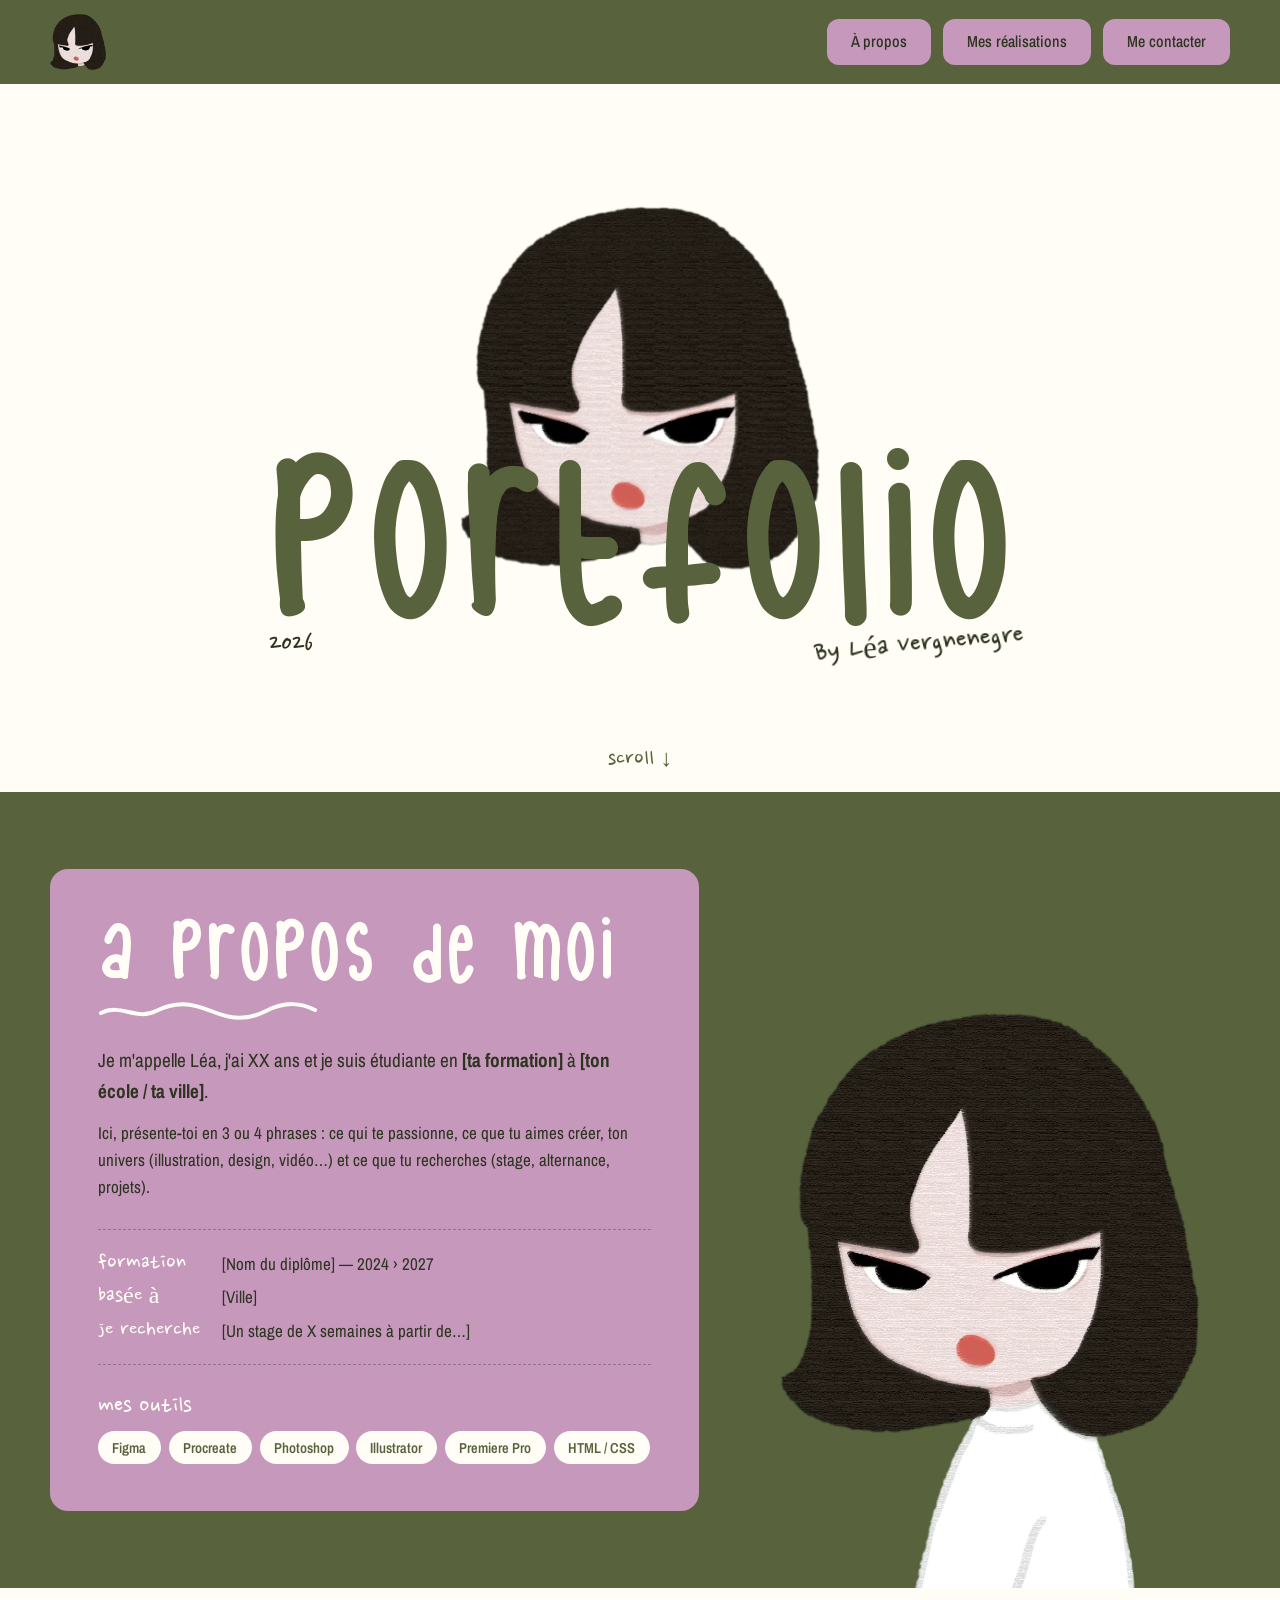
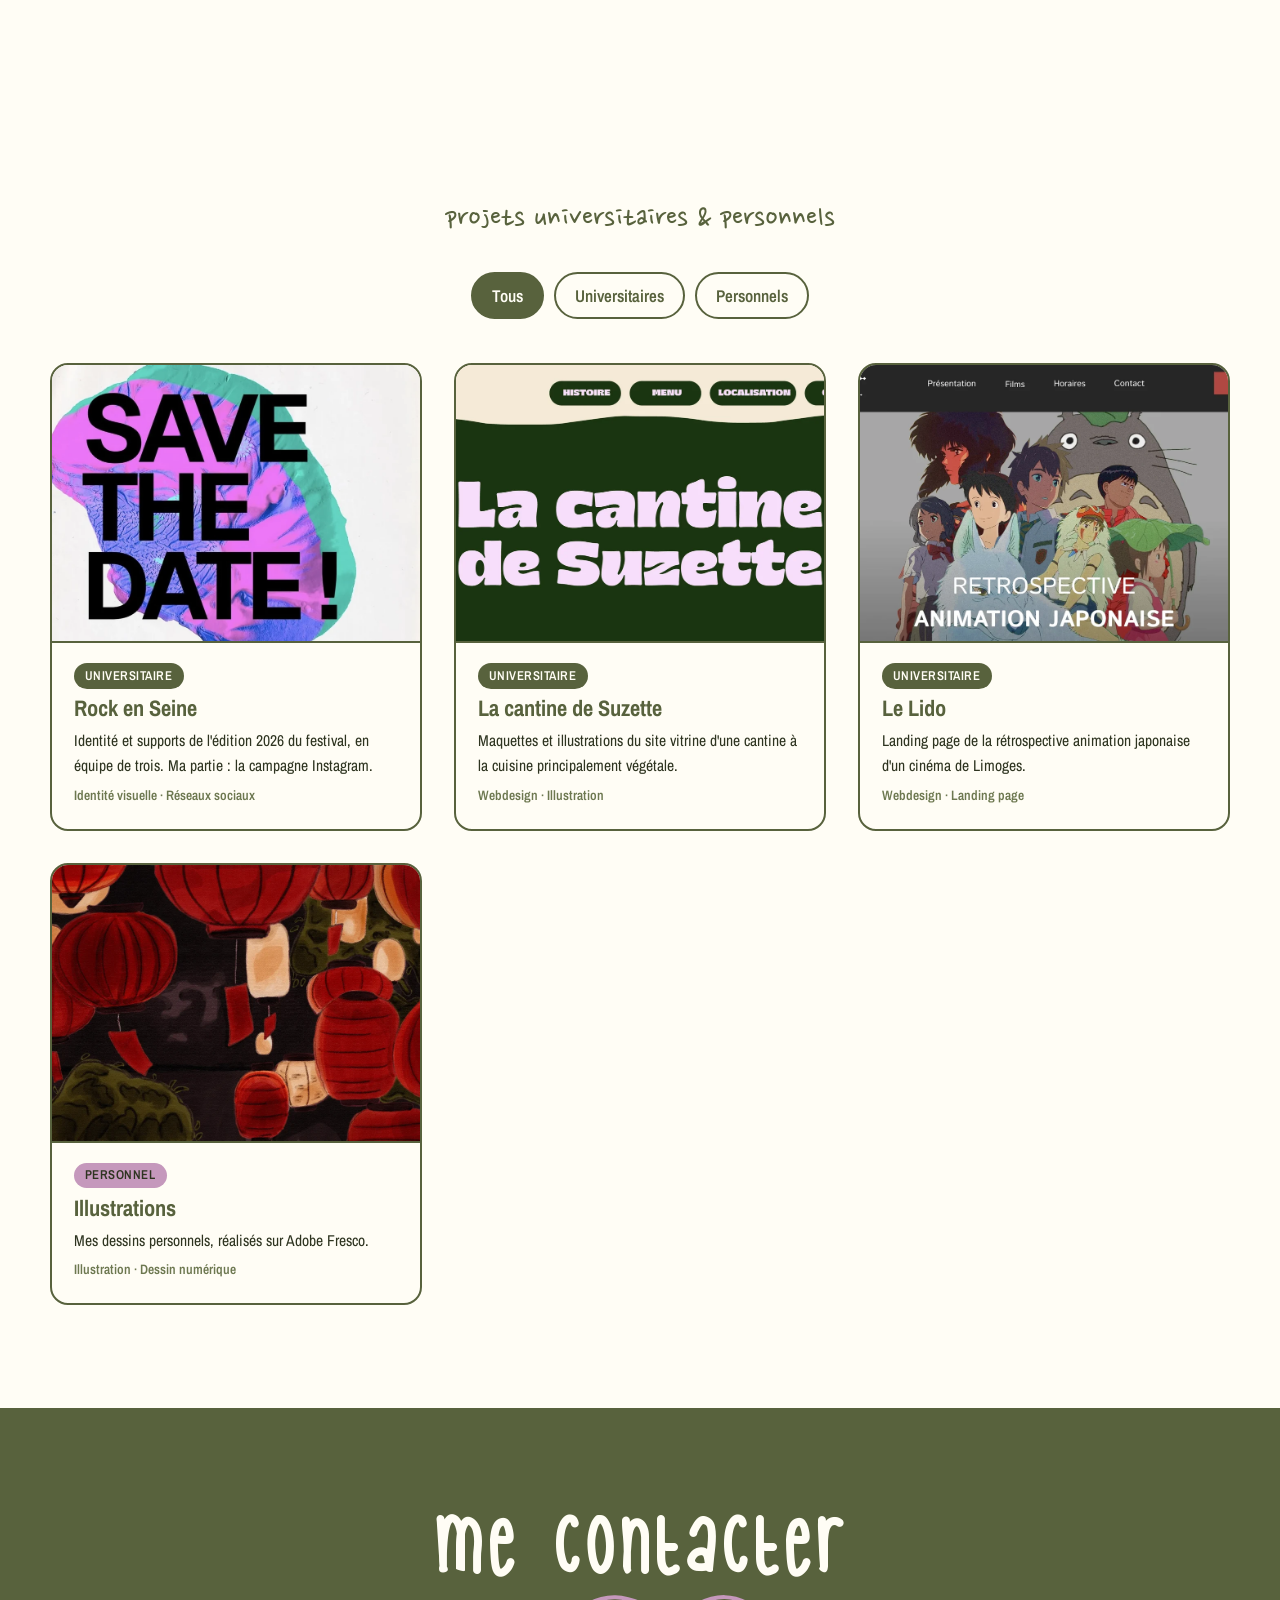
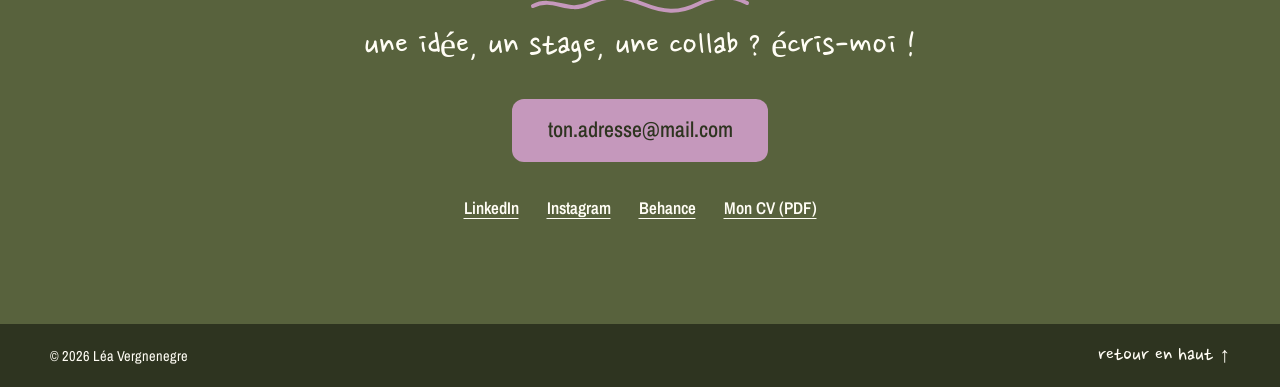
==== index.html @ 636ef769 "Galerie : ajouter cinq dessins Fresco et une nouvelle vignette Lanternes, mont Fuji, raisins, carpes" ====
<!DOCTYPE html>
<html lang="fr">
<head>
  <meta charset="UTF-8" />
  <meta name="viewport" content="width=device-width, initial-scale=1.0" />
  <title>Portfolio — Léa Vergnenegre</title>
  <meta name="description" content="Portfolio de Léa Vergnenegre : projets universitaires et personnels." />
  <link rel="icon" href="assets/img/avatar/favicon.png" />
  <link rel="preconnect" href="https://fonts.googleapis.com" />
  <link rel="preconnect" href="https://fonts.gstatic.com" crossorigin />
  <link href="https://fonts.googleapis.com/css2?family=Archivo+Narrow:wght@400;500;600;700&family=Nanum+Pen+Script&display=swap" rel="stylesheet" />
  <link rel="stylesheet" href="assets/css/style.css" />
  <script>document.documentElement.classList.add("js");</script>
</head>
<body>

  <a class="skip-link" href="#contenu">Aller au contenu</a>

  <!-- ===================== EN-TÊTE ===================== -->
  <header class="header">
    <div class="header__inner">
      <a href="#accueil" class="header__logo" aria-label="Retour à l'accueil">
        <img src="assets/img/avatar/avatar-tete.webp" alt="" width="56" height="57" />
      </a>

      <button class="header__burger" aria-expanded="false" aria-controls="menu" aria-label="Ouvrir le menu">
        <span></span><span></span>
      </button>

      <nav class="nav" id="menu" aria-label="Navigation principale">
        <a href="#a-propos" class="btn btn--lilas">À propos</a>
        <a href="#realisations" class="btn btn--lilas">Mes réalisations</a>
        <a href="#contact" class="btn btn--lilas">Me contacter</a>
      </nav>
    </div>
  </header>

  <main id="contenu">

    <!-- ===================== 1. ACCUEIL ===================== -->
    <section id="accueil" class="hero">
      <div class="hero__inner">
        <img class="hero__avatar" src="assets/img/avatar/avatar-tete.webp" alt="Autoportrait illustré de Léa" width="800" height="809" />
        <div class="hero__title-wrap">
          <h1 class="hero__title">Portfolio</h1>
          <span class="hero__year hand">2026</span>
          <span class="hero__by hand">By Léa Vergnenegre</span>
        </div>
      </div>
      <a href="#a-propos" class="hero__scroll hand" aria-label="Descendre vers la section à propos">scroll ↓</a>
    </section>

    <!-- ===================== 2. À PROPOS ===================== -->
    <section id="a-propos" class="about">
      <div class="container about__inner">
        <div class="about__card" data-reveal="left">
          <h2 class="title title--light">a propos de moi</h2>
          <svg class="squiggle" viewBox="0 0 220 20" aria-hidden="true" focusable="false"><path d="M3 12 C 23 2, 38 20, 58 10 S 93 2, 113 10 S 148 20, 168 10 S 203 2, 217 9" pathLength="1" /></svg>

          <p class="about__intro" data-reveal="up">
            Je m'appelle Léa, j'ai XX ans et je suis étudiante en <strong>[ta formation]</strong>
            à <strong>[ton école / ta ville]</strong>.
          </p>
          <p data-reveal="up">
            Ici, présente-toi en 3 ou 4 phrases : ce qui te passionne, ce que tu aimes créer,
            ton univers (illustration, design, vidéo…) et ce que tu recherches
            (stage, alternance, projets).
          </p>

          <ul class="about__facts" data-reveal="up">
            <li><span class="hand">formation</span> [Nom du diplôme] — 2024 › 2027</li>
            <li><span class="hand">basée à</span> [Ville]</li>
            <li><span class="hand">je recherche</span> [Un stage de X semaines à partir de…]</li>
          </ul>

          <div class="about__tools" data-reveal="up">
            <h3 class="hand">mes outils</h3>
            <ul class="tags">
              <li>Figma</li>
              <li>Procreate</li>
              <li>Photoshop</li>
              <li>Illustrator</li>
              <li>Premiere Pro</li>
              <li>HTML / CSS</li>
            </ul>
          </div>
        </div>

        <img class="about__avatar" data-reveal="rise" src="assets/img/avatar/avatar-buste.webp" alt="" width="800" height="1251" />
      </div>
    </section>

    <!-- ===================== 3. MES RÉALISATIONS ===================== -->
    <section id="realisations" class="works">
      <div class="container">
        <h2 class="title" data-reveal="up">mes realisations</h2>
        <svg class="squiggle" viewBox="0 0 220 20" aria-hidden="true" focusable="false"><path d="M3 12 C 23 2, 38 20, 58 10 S 93 2, 113 10 S 148 20, 168 10 S 203 2, 217 9" pathLength="1" /></svg>
        <p class="works__sub hand" data-reveal="up">projets universitaires &amp; personnels</p>

        <div class="filters" data-reveal="up" role="group" aria-label="Filtrer les projets">
          <button class="filter is-active" data-filter="tous" aria-pressed="true">Tous</button>
          <button class="filter" data-filter="universitaire" aria-pressed="false">Universitaires</button>
          <button class="filter" data-filter="personnel" aria-pressed="false">Personnels</button>
        </div>

        <!--
          Une carte = un projet. Pour en ajouter un : dupliquer un <article class="card">,
          changer data-category ("universitaire" ou "personnel"), l'image, le titre et le lien.
        -->
        <div class="grid">

          <article class="card" data-reveal="up" data-category="universitaire">
            <a href="projets/rock-en-seine.html" class="card__link">
              <div class="card__thumb">
                <img src="assets/img/projets/rock-en-seine/vignette.webp" alt="Visuel « Save the date » de la campagne Rock en Seine" width="900" height="675" loading="lazy" />
              </div>
              <div class="card__body">
                <span class="card__tag">Universitaire</span>
                <h3 class="card__title">Rock en Seine</h3>
                <p class="card__desc">Identité et supports de l'édition 2026 du festival, en équipe de trois. Ma partie : la campagne Instagram.</p>
                <span class="card__meta">Identité visuelle · Réseaux sociaux</span>
              </div>
            </a>
          </article>

          <article class="card" data-reveal="up" data-category="universitaire">
            <a href="projets/cantine-suzette.html" class="card__link">
              <div class="card__thumb">
                <img src="assets/img/projets/cantine-suzette/vignette.webp" alt="Accueil du site de La cantine de Suzette" width="900" height="675" loading="lazy" />
              </div>
              <div class="card__body">
                <span class="card__tag">Universitaire</span>
                <h3 class="card__title">La cantine de Suzette</h3>
                <p class="card__desc">Maquettes et illustrations du site vitrine d'une cantine à la cuisine principalement végétale.</p>
                <span class="card__meta">Webdesign · Illustration</span>
              </div>
            </a>
          </article>

          <article class="card" data-reveal="up" data-category="universitaire">
            <a href="projets/lido.html" class="card__link">
              <div class="card__thumb">
                <img src="assets/img/projets/lido/vignette.webp" alt="En-tête de la landing page Rétrospective animation japonaise du cinéma Lido" width="900" height="675" loading="lazy" />
              </div>
              <div class="card__body">
                <span class="card__tag">Universitaire</span>
                <h3 class="card__title">Le Lido</h3>
                <p class="card__desc">Landing page de la rétrospective animation japonaise d'un cinéma de Limoges.</p>
                <span class="card__meta">Webdesign · Landing page</span>
              </div>
            </a>
          </article>

          <article class="card" data-reveal="up" data-category="personnel">
            <a href="projets/illustrations.html" class="card__link">
              <div class="card__thumb">
                <img src="assets/img/projets/illustrations/vignette.webp" alt="Lanternes rouges suspendues dans la nuit, dessinées sur Adobe Fresco" width="900" height="675" loading="lazy" />
              </div>
              <div class="card__body">
                <span class="card__tag card__tag--perso">Personnel</span>
                <h3 class="card__title">Illustrations</h3>
                <p class="card__desc">Mes dessins personnels, réalisés sur Adobe Fresco.</p>
                <span class="card__meta">Illustration · Dessin numérique</span>
              </div>
            </a>
          </article>

        </div>
      </div>
    </section>

    <!-- ===================== 4. CONTACT ===================== -->
    <section id="contact" class="contact">
      <div class="container contact__inner">
        <h2 class="title title--light" data-reveal="up">me contacter</h2>
        <svg class="squiggle" viewBox="0 0 220 20" aria-hidden="true" focusable="false"><path d="M3 12 C 23 2, 38 20, 58 10 S 93 2, 113 10 S 148 20, 168 10 S 203 2, 217 9" pathLength="1" /></svg>
        <p class="contact__lead hand" data-reveal="up">une idée, un stage, une collab ? écris-moi !</p>

        <a href="mailto:ton.adresse@mail.com" class="btn btn--lilas btn--big" data-reveal="scale">ton.adresse@mail.com</a>

        <ul class="contact__links" data-reveal="up">
          <li><a href="#" target="_blank" rel="noopener">LinkedIn</a></li>
          <li><a href="#" target="_blank" rel="noopener">Instagram</a></li>
          <li><a href="#" target="_blank" rel="noopener">Behance</a></li>
          <li><a href="assets/cv-lea-vergnenegre.pdf" target="_blank" rel="noopener">Mon CV (PDF)</a></li>
        </ul>
      </div>
    </section>

  </main>

  <footer class="footer">
    <div class="container footer__inner">
      <span>© 2026 Léa Vergnenegre</span>
      <a href="#accueil" class="hand">retour en haut ↑</a>
    </div>
  </footer>

  <script src="assets/js/main.js"></script>
</body>
</html>
---- assets/css/style.css ----
/* ==========================================================================
   Portfolio Léa Vergnenegre
   Sommaire :
   1. Polices & variables
   2. Base
   3. Composants (boutons, titres, tags)
   4. En-tête
   5. Accueil
   6. À propos
   7. Réalisations
   8. Contact & pied de page
   9. Page projet
   10. Responsive
   11. Animations
   ========================================================================== */

/* 1. POLICES & VARIABLES ---------------------------------------------------
   Internet Friends est hébergée dans assets/fonts/. Elle n'a pas de lettres
   accentuées : les titres s'écrivent donc sans accents (« mes realisations »). */
@font-face {
  font-family: "Internet Friends";
  src: url("../fonts/internet-friends.woff2") format("woff2"),
       url("../fonts/internet-friends.ttf") format("truetype");
  font-display: swap;
}

:root {
  --lilas: #C598BC;
  --ivoire: #FFFDF5;
  --olive: #58623D;

  /* nuances dérivées, pour garder un texte lisible */
  --olive-fonce: #2E3420;   /* texte sur lilas / ivoire */
  --olive-clair: #6D7850;   /* survols */
  --lilas-pale: #EEDFEA;    /* fonds de vignettes */

  --font-titre: "Internet Friends", "Archivo Narrow", sans-serif;
  --font-manuscrite: "Nanum Pen Script", cursive;
  --font-texte: "Archivo Narrow", Arial, sans-serif;

  --radius: 18px;
  --container: 1180px;
  --header-h: 84px;

  --ease: cubic-bezier(0.16, 1, 0.3, 1);
  --ease-rebond: cubic-bezier(0.34, 1.56, 0.64, 1);
}

/* 2. BASE ------------------------------------------------------------------ */
*,
*::before,
*::after {
  box-sizing: border-box;
  margin: 0;
  padding: 0;
}

html {
  scroll-behavior: smooth;
  scroll-padding-top: var(--header-h);
}

body {
  background: var(--ivoire);
  color: var(--olive-fonce);
  font-family: var(--font-texte);
  font-size: 1.0625rem;
  line-height: 1.6;
  -webkit-font-smoothing: antialiased;
}

img {
  display: block;
  max-width: 100%;
  height: auto;
}

a {
  color: inherit;
}

ul {
  list-style: none;
}

button {
  font: inherit;
  cursor: pointer;
}

:focus-visible {
  outline: 3px solid var(--lilas);
  outline-offset: 3px;
}

.container {
  width: min(100% - 2.5rem, var(--container));
  margin-inline: auto;
}

.skip-link {
  position: absolute;
  left: 1rem;
  top: -100px;
  z-index: 100;
  padding: 0.6rem 1rem;
  background: var(--ivoire);
  border-radius: 8px;
}

.skip-link:focus {
  top: 1rem;
}

/* 3. COMPOSANTS ------------------------------------------------------------ */
.hand {
  font-family: var(--font-manuscrite);
  font-weight: 400;
  line-height: 1.1;
}

.title {
  font-family: var(--font-titre);
  font-weight: 400;
  font-size: clamp(2.6rem, 7vw, 4.75rem);
  line-height: 1;
  color: var(--olive);
  text-transform: lowercase;
  text-align: center;
}

.title--light {
  color: var(--ivoire);
}

.btn {
  display: inline-flex;
  align-items: center;
  justify-content: center;
  min-height: 46px;
  padding: 0.6rem 1.5rem;
  border-radius: 12px;
  font-family: var(--font-texte);
  font-weight: 500;
  font-size: 1rem;
  text-decoration: none;
  transition: background-color 0.2s ease, transform 0.2s ease;
}

.btn--lilas {
  background: var(--lilas);
  color: var(--olive-fonce);
}

.btn--lilas:hover {
  background: var(--ivoire);
  transform: translateY(-2px);
}

.btn--big {
  min-height: 60px;
  padding: 0.9rem 2.2rem;
  font-size: clamp(1.05rem, 2.4vw, 1.35rem);
}

.tags {
  display: flex;
  flex-wrap: wrap;
  gap: 0.5rem;
}

.tags li {
  padding: 0.3rem 0.9rem;
  border-radius: 999px;
  background: var(--ivoire);
  color: var(--olive);
  font-weight: 600;
  font-size: 0.9rem;
}

.tags--outline li {
  border: 2px solid var(--olive);
  background: transparent;
}

/* 4. EN-TÊTE --------------------------------------------------------------- */
.header {
  position: sticky;
  top: 0;
  z-index: 50;
  background: var(--olive);
  transition: box-shadow 0.3s ease;
}

.header.is-scrolled {
  box-shadow: 0 8px 24px rgba(46, 52, 32, 0.18);
}

.header__inner {
  display: flex;
  align-items: center;
  justify-content: space-between;
  gap: 1rem;
  height: var(--header-h);
  width: min(100% - 2.5rem, var(--container));
  margin-inline: auto;
}

.header__logo img {
  width: 56px;
  height: 56px;
  object-fit: contain;
  transition: rotate 0.5s var(--ease-rebond);
}

.header__logo:hover img {
  rotate: -12deg;
}

.nav {
  display: flex;
  gap: 0.75rem;
}

.header__burger {
  display: none;
}

/* 5. ACCUEIL --------------------------------------------------------------- */
.hero {
  position: relative;
  display: grid;
  place-items: center;
  min-height: calc(88vh - var(--header-h));
  padding: 3rem 1.25rem 4.5rem;
  overflow: hidden;
}

.hero__inner {
  display: flex;
  flex-direction: column;
  align-items: center;
}

.hero__avatar {
  width: clamp(190px, 30vw, 360px);
}

.hero__title-wrap {
  position: relative;
  /* le titre vient chevaucher le bas du visage, comme sur la maquette */
  margin-top: clamp(-7rem, -9vw, -3.5rem);
}

.hero__title {
  font-family: var(--font-titre);
  font-weight: 400;
  font-size: clamp(5rem, 17vw, 13rem);
  line-height: 0.9;
  color: var(--olive);
  text-transform: lowercase;
}

.hero__year,
.hero__by {
  position: absolute;
  bottom: -1rem;
  font-size: clamp(1.3rem, 2.4vw, 2rem);
  color: var(--olive-fonce);
}

.hero__year {
  left: 0.25rem;
}

.hero__by {
  right: -0.5rem;
  transform: rotate(-5deg);
}

/* 6. À PROPOS -------------------------------------------------------------- */
.about {
  background: var(--olive);
  padding-top: clamp(3rem, 6vw, 5rem);
  overflow: hidden;
}

.about__inner {
  display: grid;
  grid-template-columns: 1.15fr 0.85fr;
  align-items: end;
  gap: clamp(1.5rem, 4vw, 4rem);
}

.about__card {
  align-self: start;
  margin-bottom: clamp(3rem, 6vw, 5rem);
  padding: clamp(1.75rem, 4vw, 3rem);
  border-radius: var(--radius);
  background: var(--lilas);
}

.about__card .title {
  text-align: left;
}

.about__card .squiggle {
  margin: 0.5rem 0 1.5rem;
  color: var(--ivoire);
}

.about__card p + p {
  margin-top: 0.8rem;
}

.about__intro {
  font-size: 1.2rem;
}

.about__facts {
  display: grid;
  gap: 0.4rem;
  margin-block: 1.75rem;
  padding-block: 1.25rem;
  border-block: 1.5px dashed rgba(46, 52, 32, 0.35);
}

.about__facts .hand {
  display: inline-block;
  min-width: 7.5rem;
  font-size: 1.5rem;
  color: var(--ivoire);
}

.about__tools h3 {
  margin-bottom: 0.6rem;
  font-size: 1.6rem;
  color: var(--ivoire);
}

/* le buste est posé sur le bas de la section (marge négative = de la réserve
   pour qu'il puisse se pencher sans décoller du bord) */
.about__avatar {
  justify-self: center;
  width: min(100%, 420px);
  margin-bottom: -24px;
  transform-origin: 50% 100%;
}

/* 7. RÉALISATIONS ---------------------------------------------------------- */
.works {
  padding-block: clamp(4rem, 8vw, 6.5rem);
}

.works__sub {
  margin-top: 0.4rem;
  text-align: center;
  font-size: clamp(1.5rem, 3vw, 2rem);
  color: var(--olive);
}

.filters {
  display: flex;
  flex-wrap: wrap;
  justify-content: center;
  gap: 0.6rem;
  margin: 2.25rem 0 2.75rem;
}

.filter {
  padding: 0.5rem 1.2rem;
  border: 2px solid var(--olive);
  border-radius: 999px;
  background: transparent;
  color: var(--olive);
  font-weight: 600;
  transition: background-color 0.2s ease, color 0.2s ease;
}

.filter:hover {
  background: var(--lilas-pale);
}

.filter.is-active {
  background: var(--olive);
  color: var(--ivoire);
}

.grid {
  display: grid;
  grid-template-columns: repeat(3, 1fr);
  gap: clamp(1.25rem, 2.5vw, 2rem);
}

.card[hidden] {
  display: none;
}

.card__link {
  display: flex;
  flex-direction: column;
  height: 100%;
  overflow: hidden;
  border: 2px solid var(--olive);
  border-radius: var(--radius);
  background: var(--ivoire);
  text-decoration: none;
  transition: transform 0.25s ease, box-shadow 0.25s ease;
}

.card__link:hover {
  transform: translateY(-4px);
  box-shadow: 6px 6px 0 var(--lilas);
}

.card__thumb {
  display: grid;
  place-items: center;
  aspect-ratio: 4 / 3;
  background: var(--lilas-pale);
  border-bottom: 2px solid var(--olive);
  color: var(--olive);
  font-size: 1.6rem;
}

.card__thumb img {
  width: 100%;
  height: 100%;
  object-fit: cover;
}

.card__body {
  display: flex;
  flex-direction: column;
  flex: 1;
  gap: 0.4rem;
  padding: 1.25rem 1.35rem 1.4rem;
}

.card__tag {
  align-self: flex-start;
  padding: 0.15rem 0.7rem;
  border-radius: 999px;
  background: var(--olive);
  color: var(--ivoire);
  font-size: 0.8rem;
  font-weight: 600;
  text-transform: uppercase;
  letter-spacing: 0.04em;
}

.card__tag--perso {
  background: var(--lilas);
  color: var(--olive-fonce);
}

.card__title {
  font-size: 1.4rem;
  font-weight: 700;
  line-height: 1.2;
  color: var(--olive);
}

.card__desc {
  flex: 1;
  font-size: 0.98rem;
}

.card__meta {
  font-size: 0.85rem;
  font-weight: 600;
  color: var(--olive-clair);
}

/* 8. CONTACT & PIED DE PAGE ----------------------------------------------- */
.contact {
  padding-block: clamp(4rem, 8vw, 6.5rem);
  background: var(--olive);
  color: var(--ivoire);
}

.contact__inner {
  display: flex;
  flex-direction: column;
  align-items: center;
  text-align: center;
}

.contact__lead {
  margin: 0.75rem 0 2rem;
  font-size: clamp(1.6rem, 3.5vw, 2.3rem);
}

.contact__links {
  display: flex;
  flex-wrap: wrap;
  justify-content: center;
  gap: 0.5rem 1.75rem;
  margin-top: 2rem;
}

.contact__links a {
  font-weight: 600;
  text-underline-offset: 4px;
}

.contact__links a:hover {
  color: var(--lilas);
}

.footer {
  padding-block: 1.25rem;
  background: var(--olive-fonce);
  color: var(--ivoire);
  font-size: 0.9rem;
}

.footer__inner {
  display: flex;
  justify-content: space-between;
  align-items: center;
  gap: 1rem;
}

.footer a {
  font-size: 1.35rem;
  text-decoration: none;
}

/* 9. PAGE PROJET ----------------------------------------------------------- */
.project-hero {
  padding-block: clamp(3rem, 7vw, 5.5rem) clamp(2.5rem, 5vw, 4rem);
  text-align: center;
}

.project-hero .back {
  display: inline-block;
  margin-bottom: 1.5rem;
  font-size: 1.5rem;
  color: var(--olive);
  text-decoration: none;
}

.project-hero .card__tag {
  display: inline-block;
  margin-bottom: 1rem;
}

.project-hero__lead {
  max-width: 640px;
  margin: 1.25rem auto 0;
  font-size: 1.2rem;
}

.project-cover {
  aspect-ratio: 16 / 9;
  display: grid;
  place-items: center;
  overflow: hidden;
  border: 2px solid var(--olive);
  border-radius: var(--radius);
  background: var(--lilas-pale);
  color: var(--olive);
  font-size: 2rem;
}

.project-cover img {
  width: 100%;
  height: 100%;
  object-fit: cover;
}

.project-meta {
  display: grid;
  grid-template-columns: repeat(auto-fit, minmax(180px, 1fr));
  gap: 1rem;
  margin-block: 2.5rem;
  padding: 1.5rem;
  border-radius: var(--radius);
  background: var(--olive);
  color: var(--ivoire);
}

.project-meta dt {
  font-family: var(--font-manuscrite);
  font-size: 1.5rem;
  line-height: 1.1;
  color: var(--lilas);
}

.project-meta dd {
  font-weight: 500;
}

.project-body {
  display: grid;
  gap: 2.5rem;
  max-width: 760px;
  margin: 0 auto clamp(3rem, 6vw, 5rem);
}

.project-body p + p {
  margin-top: 0.8rem;
}

.project-body h2 {
  margin-bottom: 0.6rem;
  font-family: var(--font-titre);
  font-weight: 400;
  font-size: clamp(1.9rem, 4vw, 2.6rem);
  line-height: 1;
  color: var(--olive);
  text-transform: lowercase;
}

.project-gallery {
  display: grid;
  grid-template-columns: repeat(2, 1fr);
  gap: 1rem;
  margin-bottom: clamp(3rem, 6vw, 5rem);
}

.project-gallery figure {
  aspect-ratio: 4 / 3;
  display: grid;
  place-items: center;
  overflow: hidden;
  border-radius: var(--radius);
  background: var(--lilas-pale);
  color: var(--olive);
  font-size: 1.5rem;
}

.project-nav {
  display: flex;
  justify-content: space-between;
  gap: 1rem;
  padding-block: 2rem;
  border-top: 2px dashed var(--olive);
  margin-bottom: 3rem;
}

.project-nav a {
  font-weight: 600;
  color: var(--olive);
}

/* Blocs des pages projet ---------------------------------------------------- */
.project-hero__note {
  margin-top: 0.75rem;
  font-size: 0.95rem;
  color: var(--olive-clair);
}

.project-hero__cta {
  margin-top: 1.5rem;
}

.project-h2 {
  margin-bottom: 1rem;
  font-family: var(--font-titre);
  font-weight: 400;
  font-size: clamp(2.2rem, 5vw, 3.2rem);
  line-height: 1;
  color: var(--olive);
  text-transform: lowercase;
}

.project-split {
  display: grid;
  grid-template-columns: 0.9fr 1.1fr;
  align-items: center;
  gap: clamp(2rem, 5vw, 4.5rem);
  margin-block: clamp(3.5rem, 7vw, 6rem);
}

.project-split__text {
  display: grid;
  gap: 1rem;
  min-width: 0;
}

.project-visual img {
  width: min(100%, 440px);
  margin-inline: auto;
  border-radius: var(--radius);
  box-shadow: 10px 10px 0 var(--lilas);
}

.project-visual figcaption {
  margin-top: 1.1rem;
  text-align: center;
  font-family: var(--font-manuscrite);
  font-size: 1.4rem;
  line-height: 1.1;
  color: var(--olive);
}

.project-visual--round img {
  border-radius: 50%;
}

.swatches {
  display: flex;
  flex-wrap: wrap;
  gap: 0.9rem;
  margin-top: 0.5rem;
}

.swatches li {
  display: grid;
  justify-items: center;
  gap: 0.35rem;
  font-family: var(--font-manuscrite);
  font-size: 1.3rem;
  line-height: 1;
  color: var(--olive);
}

.swatches li::before {
  content: "";
  width: 54px;
  height: 54px;
  border-radius: 50%;
  border: 2px solid var(--olive);
  background: var(--c);
}

.project-section {
  margin-bottom: clamp(3rem, 6vw, 5rem);
  text-align: center;
}

.project-section__lead {
  max-width: 620px;
  margin: 0 auto 2.25rem;
}

.steps {
  display: grid;
  grid-template-columns: repeat(4, 1fr);
  gap: 1rem;
  list-style: none;
  counter-reset: step;
  text-align: left;
}

.steps li {
  position: relative;
  display: grid;
  align-content: start;
  gap: 0.35rem;
  padding: 1.4rem 1.25rem 1.5rem;
  border-radius: var(--radius);
  background: var(--olive);
  color: var(--ivoire);
  font-size: 0.98rem;
  counter-increment: step;
}

/* le numéro reflète l'ordre réel de publication */
.steps li::after {
  content: counter(step);
  position: absolute;
  top: 0.9rem;
  right: 1.1rem;
  font-family: var(--font-titre);
  font-size: 2rem;
  line-height: 1;
  color: var(--lilas);
}

.steps__when {
  font-size: 1.45rem;
  color: var(--lilas);
}

.steps strong {
  font-size: 1.25rem;
}

.project-feature {
  max-width: 760px;
  margin: 0 auto clamp(2.5rem, 5vw, 4rem);
}

.project-feature img {
  border-radius: var(--radius);
  border: 2px solid var(--olive);
}

.project-feature figcaption,
.project-gallery--posts figcaption {
  margin-top: 0.6rem;
  text-align: center;
  font-size: 1.5rem;
  color: var(--olive);
}

.project-gallery--posts {
  grid-template-columns: repeat(4, 1fr);
  gap: clamp(0.9rem, 2vw, 1.5rem);
}

.project-gallery--posts figure {
  display: block;
  aspect-ratio: auto;
  overflow: visible;
  background: none;
  border-radius: 0;
}

.project-gallery--posts img {
  width: 100%;
  aspect-ratio: 4 / 5;
  object-fit: cover;
  border-radius: 12px;
  transition: transform 0.35s var(--ease), box-shadow 0.35s var(--ease);
}

.project-gallery--print {
  grid-template-columns: repeat(3, 1fr);
  margin-bottom: 0;
}

.project-gallery--print img {
  aspect-ratio: auto;
  border-radius: 4px;
  box-shadow: 0 12px 30px rgba(46, 52, 32, 0.16);
}

.project-gallery--posts figure:hover img {
  transform: translateY(-6px) rotate(-1.5deg);
  box-shadow: 8px 8px 0 var(--lilas);
}

/* Captures d'écran d'un site, présentées dans une fenêtre de navigateur */
.screens {
  display: grid;
  gap: clamp(2.5rem, 5vw, 4rem);
  max-width: 980px;
  margin: 0 auto clamp(3rem, 6vw, 5rem);
  counter-reset: screen;
  text-align: left;
}

.screen {
  display: grid;
  gap: 1rem;
  counter-increment: screen;
}

.screen__frame {
  overflow: hidden;
  border: 2px solid var(--olive);
  border-radius: var(--radius);
  background: var(--ivoire);
  transition: transform 0.35s var(--ease), box-shadow 0.35s var(--ease);
}

.screen:hover .screen__frame {
  transform: translateY(-4px);
  box-shadow: 8px 8px 0 var(--lilas);
}

.screen__frame img {
  width: 100%;
}

.screen__bar {
  display: flex;
  gap: 6px;
  padding: 0.6rem 0.9rem;
  border-bottom: 2px solid var(--olive);
  background: var(--lilas-pale);
}

.screen__bar span {
  width: 10px;
  height: 10px;
  border-radius: 50%;
  background: var(--olive);
}

.screen figcaption {
  display: grid;
  grid-template-columns: auto 1fr;
  column-gap: 1rem;
  align-items: baseline;
}

/* le numéro suit l'ordre des sections sur le site */
.screen figcaption::before {
  content: counter(screen);
  grid-row: span 2;
  font-family: var(--font-titre);
  font-size: 2.4rem;
  line-height: 1;
  color: var(--lilas);
}

.screen figcaption strong {
  font-size: 1.25rem;
  color: var(--olive);
}

/* Galerie d'illustrations ------------------------------------------------- */
.gallery {
  columns: 3 260px;
  column-gap: 1.25rem;
  margin-bottom: clamp(3rem, 6vw, 5rem);
}

/* tant qu'il n'y a qu'un dessin, il est centré en grand */
.gallery:has(> li:only-child) {
  columns: 1;
  max-width: 560px;
  margin-inline: auto;
}

.gallery li {
  break-inside: avoid;
  margin-bottom: 1.5rem;
}

.gallery__item {
  display: block;
  width: 100%;
  padding: 0;
  overflow: hidden;
  border: 2px solid var(--olive);
  border-radius: var(--radius);
  background: none;
  cursor: zoom-in;
  transition: box-shadow 0.35s var(--ease), transform 0.35s var(--ease);
}

.gallery__item img {
  width: 100%;
  transition: transform 0.6s var(--ease);
}

.gallery__item:hover {
  transform: translateY(-4px) rotate(-1deg);
  box-shadow: 8px 8px 0 var(--lilas);
}

.gallery__item:hover img {
  transform: scale(1.04);
}

.gallery__caption {
  margin-top: 0.5rem;
  text-align: center;
  font-size: 1.4rem;
  color: var(--olive);
}

.lightbox {
  width: 100%;
  max-width: none;
  height: 100%;
  max-height: none;
  margin: 0;
  padding: 1.5rem;
  border: 0;
  background: transparent;
  place-items: center;
}

.lightbox[open] {
  display: grid;
  grid-template-columns: auto 1fr auto;
  align-items: center;
  gap: 1rem;
  animation: lightbox-in 0.45s var(--ease) both;
}

.lightbox::backdrop {
  background: rgba(30, 34, 20, 0.9);
}

@keyframes lightbox-in {
  from {
    opacity: 0;
    transform: scale(0.95);
  }
  to {
    opacity: 1;
    transform: none;
  }
}

.lightbox__figure {
  grid-column: 2;
  display: grid;
  justify-items: center;
  gap: 0.75rem;
  min-width: 0;
}

.lightbox__figure img {
  max-width: 100%;
  max-height: 80vh;
  object-fit: contain;
  border-radius: 12px;
}

.lightbox__figure figcaption {
  font-size: 1.8rem;
  color: var(--ivoire);
}

.lightbox__close,
.lightbox__nav {
  display: grid;
  place-items: center;
  width: 48px;
  height: 48px;
  border: 0;
  border-radius: 50%;
  background: var(--lilas);
  color: var(--olive-fonce);
  font-size: 1.4rem;
  line-height: 1;
  transition: background-color 0.2s ease, transform 0.2s ease;
}

.lightbox__close:hover,
.lightbox__nav:hover {
  background: var(--ivoire);
  transform: scale(1.06);
}

.lightbox__close {
  position: absolute;
  top: 1.25rem;
  right: 1.25rem;
  font-size: 1.8rem;
}

.lightbox__nav[hidden] {
  display: none;
}

.lightbox__nav--prev {
  grid-column: 1;
}

.lightbox__nav--next {
  grid-column: 3;
}

/* 10. RESPONSIVE ----------------------------------------------------------- */
@media (max-width: 960px) {
  .grid {
    grid-template-columns: repeat(2, 1fr);
  }

  .project-meta {
    grid-template-columns: repeat(2, 1fr);
  }

  .steps {
    grid-template-columns: repeat(2, 1fr);
  }

  .project-gallery--posts {
    grid-template-columns: repeat(2, 1fr);
  }

  .project-gallery--print {
    grid-template-columns: repeat(3, 1fr);
  }
}

@media (max-width: 760px) {
  :root {
    --header-h: 70px;
  }

  .header__logo img {
    width: 46px;
    height: 46px;
  }

  /* menu burger */
  .header__burger {
    display: grid;
    gap: 6px;
    place-content: center;
    width: 46px;
    height: 46px;
    border: 0;
    border-radius: 12px;
    background: var(--lilas);
  }

  .header__burger span {
    display: block;
    width: 20px;
    height: 2px;
    background: var(--olive-fonce);
    transition: transform 0.25s ease;
  }

  .header__burger[aria-expanded="true"] span:first-child {
    transform: translateY(4px) rotate(45deg);
  }

  .header__burger[aria-expanded="true"] span:last-child {
    transform: translateY(-4px) rotate(-45deg);
  }

  .nav {
    position: absolute;
    top: var(--header-h);
    left: 0;
    right: 0;
    flex-direction: column;
    padding: 1rem 1.25rem 1.5rem;
    background: var(--olive);
    display: none;
  }

  .nav.is-open {
    display: flex;
  }

  .about__inner {
    grid-template-columns: 1fr;
  }

  .about__card {
    margin-bottom: 0;
  }

  .about__avatar {
    width: min(75%, 320px);
  }

  .about__facts .hand {
    display: block;
    min-width: 0;
  }

  .grid,
  .project-gallery {
    grid-template-columns: 1fr;
  }

  .project-gallery--posts {
    grid-template-columns: repeat(2, 1fr);
  }

  .project-gallery--print {
    grid-template-columns: 1fr;
    max-width: 420px;
    margin-inline: auto;
  }

  .project-split,
  .steps {
    grid-template-columns: 1fr;
  }

  .project-visual img {
    width: min(80%, 320px);
  }

  .hero {
    min-height: 0;
    padding-block: 3.5rem 5rem;
  }

  .hero__avatar {
    width: min(68vw, 300px);
  }

  .hero__title {
    font-size: 24vw;
  }

  .footer__inner {
    flex-direction: column;
  }
}

/* 11. ANIMATIONS -----------------------------------------------------------
   Les états de départ ne s'appliquent que si JavaScript tourne (classe .js
   posée dans le <head>) : sans JS, tout reste visible. */

/* Gribouillis sous les titres, qui se dessine */
.squiggle {
  display: block;
  width: clamp(140px, 18vw, 220px);
  height: auto;
  margin: 0.5rem auto 0;
  overflow: visible;
  color: var(--lilas);
}

.squiggle path {
  fill: none;
  stroke: currentColor;
  stroke-width: 4;
  stroke-linecap: round;
  stroke-dasharray: 1;
  stroke-dashoffset: 0;
}

.js .squiggle path {
  stroke-dashoffset: 1;
  transition: stroke-dashoffset 1.3s var(--ease) calc(var(--delay, 0s) + 0.35s);
}

.js .squiggle.is-visible path {
  stroke-dashoffset: 0;
}

/* Accueil : l'avatar arrive puis se balance doucement */
.js .hero__avatar {
  opacity: 0;
}

.hero.is-ready .hero__avatar {
  transform-origin: 50% 85%;
  animation:
    avatar-in 1.1s var(--ease) both,
    balance 7s ease-in-out 1.1s infinite;
}

@keyframes avatar-in {
  from {
    opacity: 0;
    transform: translateY(50px) scale(0.88);
  }
  to {
    opacity: 1;
    transform: none;
  }
}

@keyframes balance {
  0%, 100% { rotate: 0deg; }
  25% { rotate: 2.5deg; }
  75% { rotate: -2.5deg; }
}

/* « Portfolio » lettre par lettre */
.hero__title .letter {
  display: inline-block;
  transition: translate 0.45s var(--ease-rebond), color 0.3s ease;
}

.js .hero__title .letter {
  opacity: 0;
}

.hero.is-ready .hero__title .letter {
  animation: letter-in 0.85s var(--ease-rebond) both;
  animation-delay: calc(0.45s + var(--i) * 0.075s);
}

@keyframes letter-in {
  from {
    opacity: 0;
    transform: translateY(0.45em) rotate(-12deg) scale(0.6);
  }
  to {
    opacity: 1;
    transform: none;
  }
}

@media (hover: hover) {
  .hero__title .letter:hover {
    translate: 0 -0.12em;
    color: var(--lilas);
  }
}

/* « 2026 » puis la signature qui s'écrit de gauche à droite */
.js .hero__year,
.js .hero__by {
  opacity: 0;
}

.hero.is-ready .hero__year {
  animation: fade-up 0.8s var(--ease) 1.25s both;
}

.hero.is-ready .hero__by {
  animation: write 1.4s ease-in-out 1.35s both;
}

@keyframes fade-up {
  from {
    opacity: 0;
    transform: translateY(14px);
  }
  to {
    opacity: 1;
    transform: none;
  }
}

@keyframes write {
  from {
    opacity: 1;
    clip-path: inset(-30% 100% -30% 0);
  }
  to {
    opacity: 1;
    clip-path: inset(-30% 0 -30% 0);
  }
}

/* Petit « scroll ↓ » en bas de l'accueil */
.hero__scroll {
  position: absolute;
  bottom: 1.25rem;
  left: 50%;
  translate: -50% 0;
  font-size: 1.5rem;
  color: var(--olive);
  text-decoration: none;
}

.js .hero__scroll {
  opacity: 0;
}

.hero.is-ready .hero__scroll {
  animation:
    fade-up 0.8s var(--ease) 2.2s both,
    bob 2.4s ease-in-out 3s infinite;
}

@keyframes bob {
  0%, 100% { transform: translateY(0); }
  50% { transform: translateY(8px); }
}

/* Apparitions au scroll */
.js [data-reveal] {
  opacity: 0;
  transition:
    opacity 0.9s var(--ease) var(--delay, 0s),
    transform 1.1s var(--ease) var(--delay, 0s);
}

.js [data-reveal="up"] { transform: translateY(40px); }
.js [data-reveal="left"] { transform: translateX(-70px); }
.js [data-reveal="right"] { transform: translateX(70px); }
.js [data-reveal="scale"] { transform: scale(0.9); }
.js [data-reveal="rise"] { transform: translateY(35%); }

.js [data-reveal].is-visible {
  opacity: 1;
  transform: none;
}

/* Les outils « poppent » un par un */
.js .about__tools .tags li {
  opacity: 0;
}

.js .about__tools.is-visible .tags li {
  animation: pop 0.55s var(--ease-rebond) both;
  animation-delay: calc(var(--delay, 0s) + 0.35s + var(--i) * 0.07s);
}

@keyframes pop {
  from {
    opacity: 0;
    transform: scale(0.5);
  }
  to {
    opacity: 1;
    transform: none;
  }
}

/* Accessibilité : on coupe le mouvement si l'utilisateur l'a demandé */
@media (prefers-reduced-motion: reduce) {
  html {
    scroll-behavior: auto;
  }

  *,
  *::before,
  *::after {
    animation-duration: 0.01ms !important;
    animation-delay: 0s !important;
    animation-iteration-count: 1 !important;
    transition-duration: 0.01ms !important;
    transition-delay: 0s !important;
  }
}
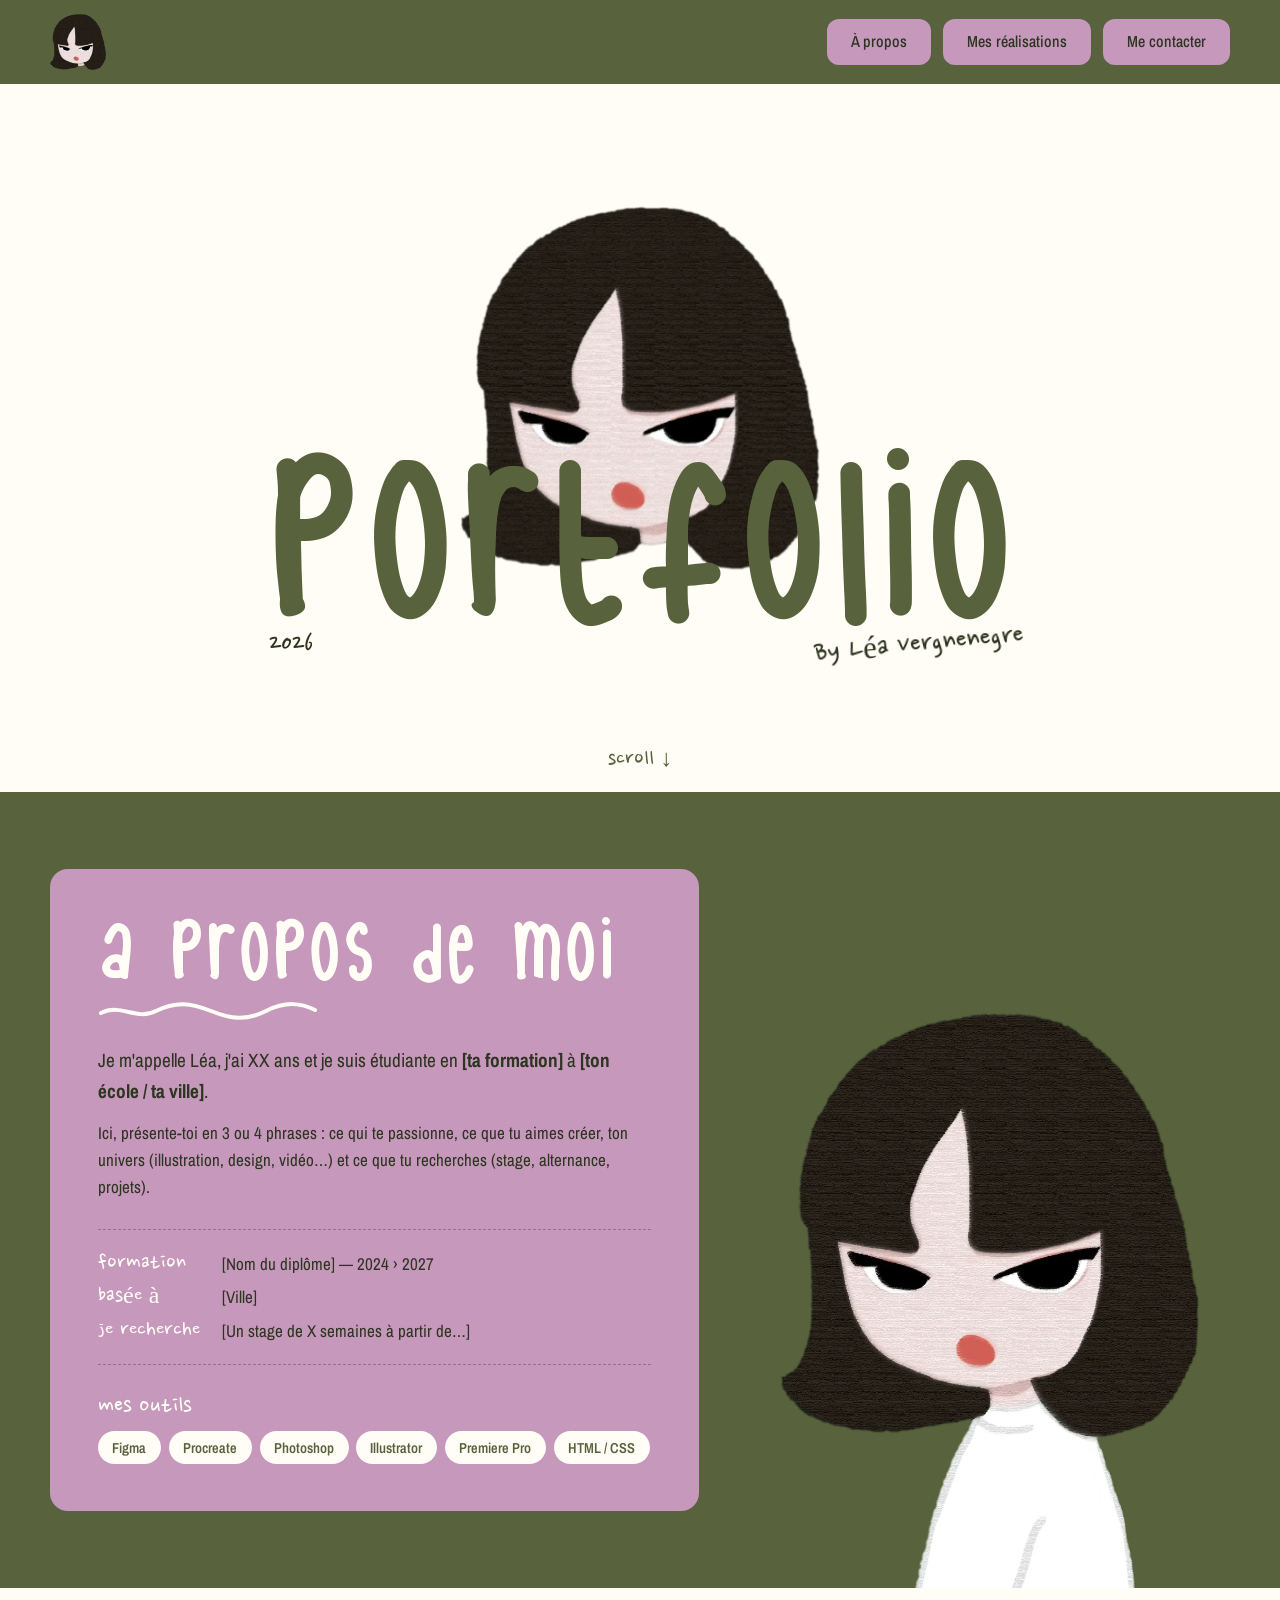
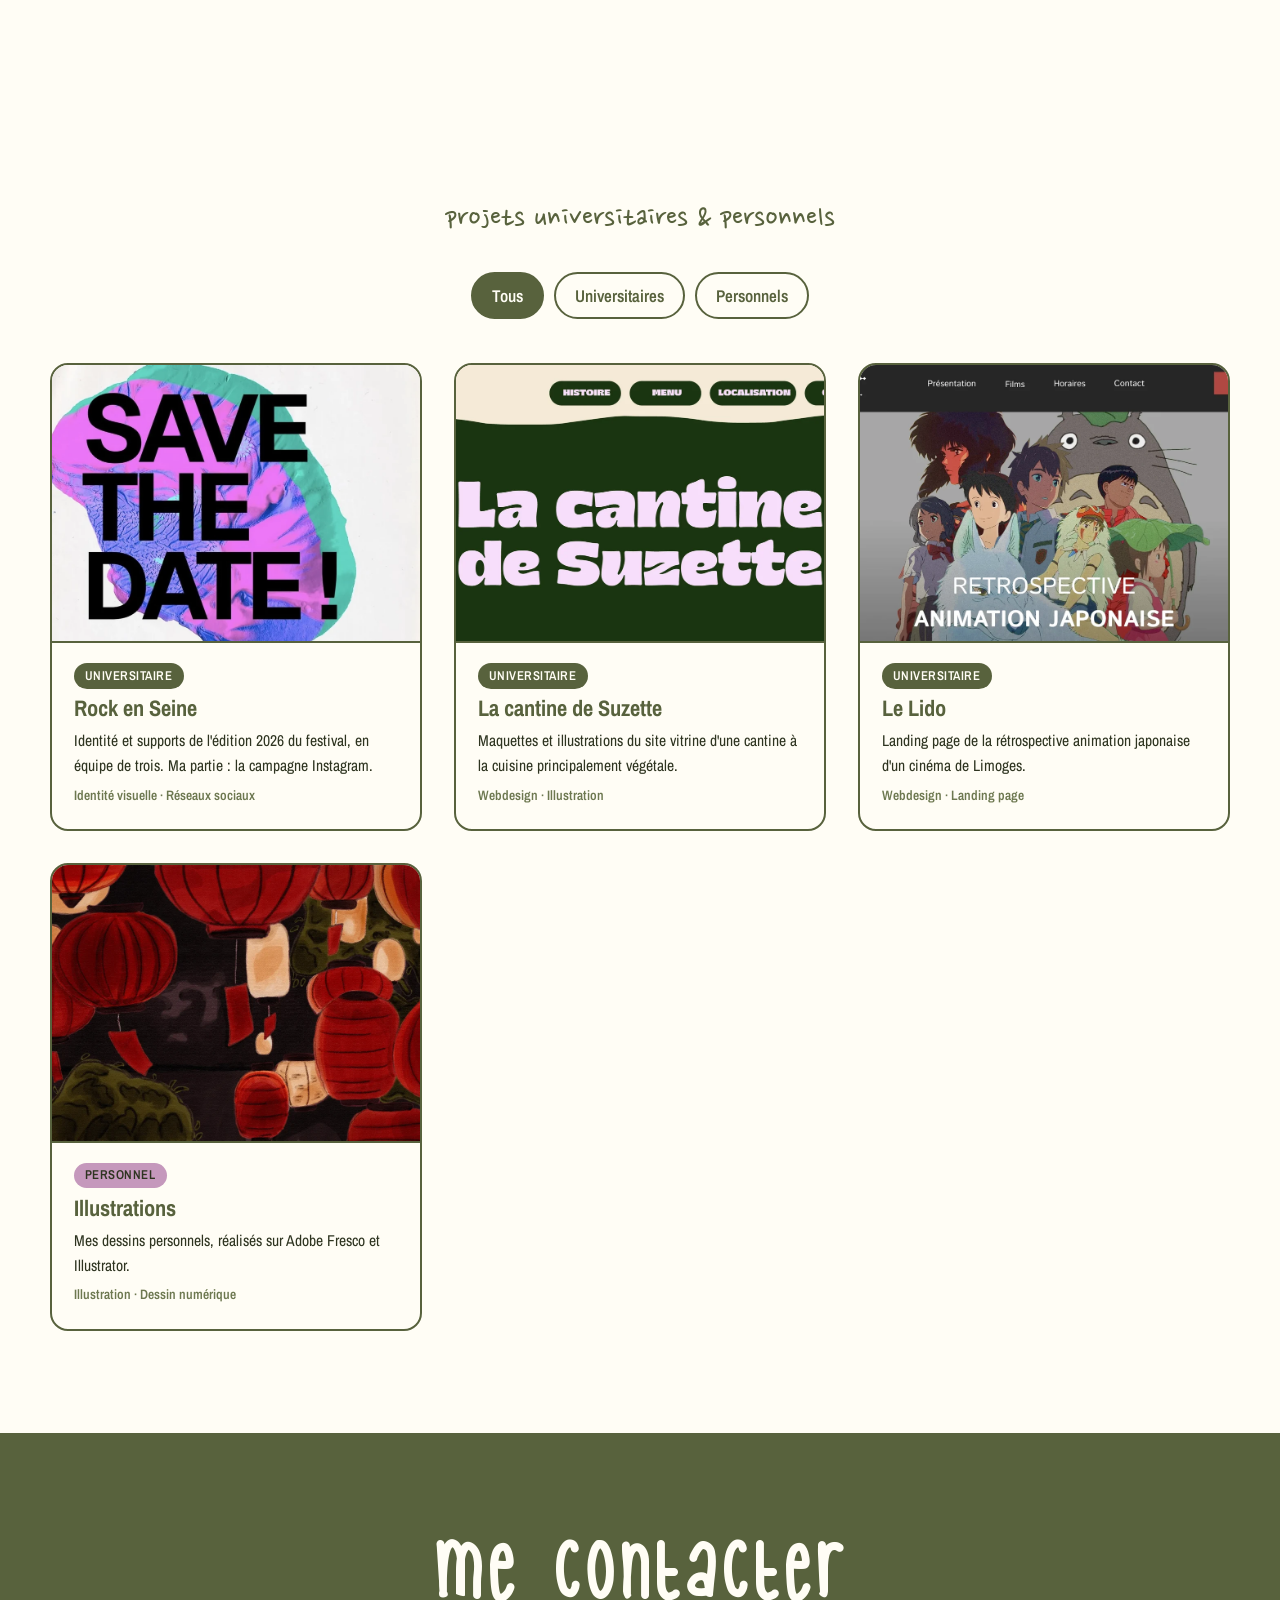
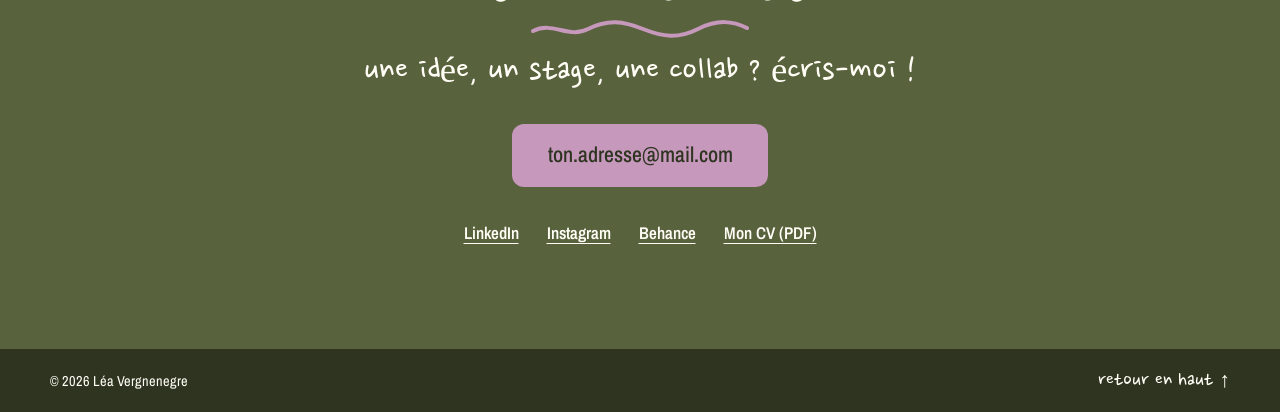
==== commit 3d9ce088: "Galerie : indiquer le logiciel de chaque dessin (Fresco ou Illustrator) Co-Authored-By: Claude Opus " ====
--- a/index.html
+++ b/index.html
@@ -159,7 +159,7 @@
               <div class="card__body">
                 <span class="card__tag card__tag--perso">Personnel</span>
                 <h3 class="card__title">Illustrations</h3>
-                <p class="card__desc">Mes dessins personnels, réalisés sur Adobe Fresco.</p>
+                <p class="card__desc">Mes dessins personnels, réalisés sur Adobe Fresco et Illustrator.</p>
                 <span class="card__meta">Illustration · Dessin numérique</span>
               </div>
             </a>
--- a/assets/css/style.css
+++ b/assets/css/style.css
@@ -950,10 +950,24 @@
 }
 
 .gallery__caption {
+  display: flex;
+  justify-content: center;
+  align-items: baseline;
+  gap: 0.5rem;
   margin-top: 0.5rem;
-  text-align: center;
+  color: var(--olive);
+}
+
+.gallery__caption .hand {
   font-size: 1.4rem;
-  color: var(--olive);
+}
+
+.gallery__tool {
+  font-size: 0.75rem;
+  font-weight: 600;
+  letter-spacing: 0.04em;
+  text-transform: uppercase;
+  color: var(--olive-clair);
 }
 
 .lightbox {
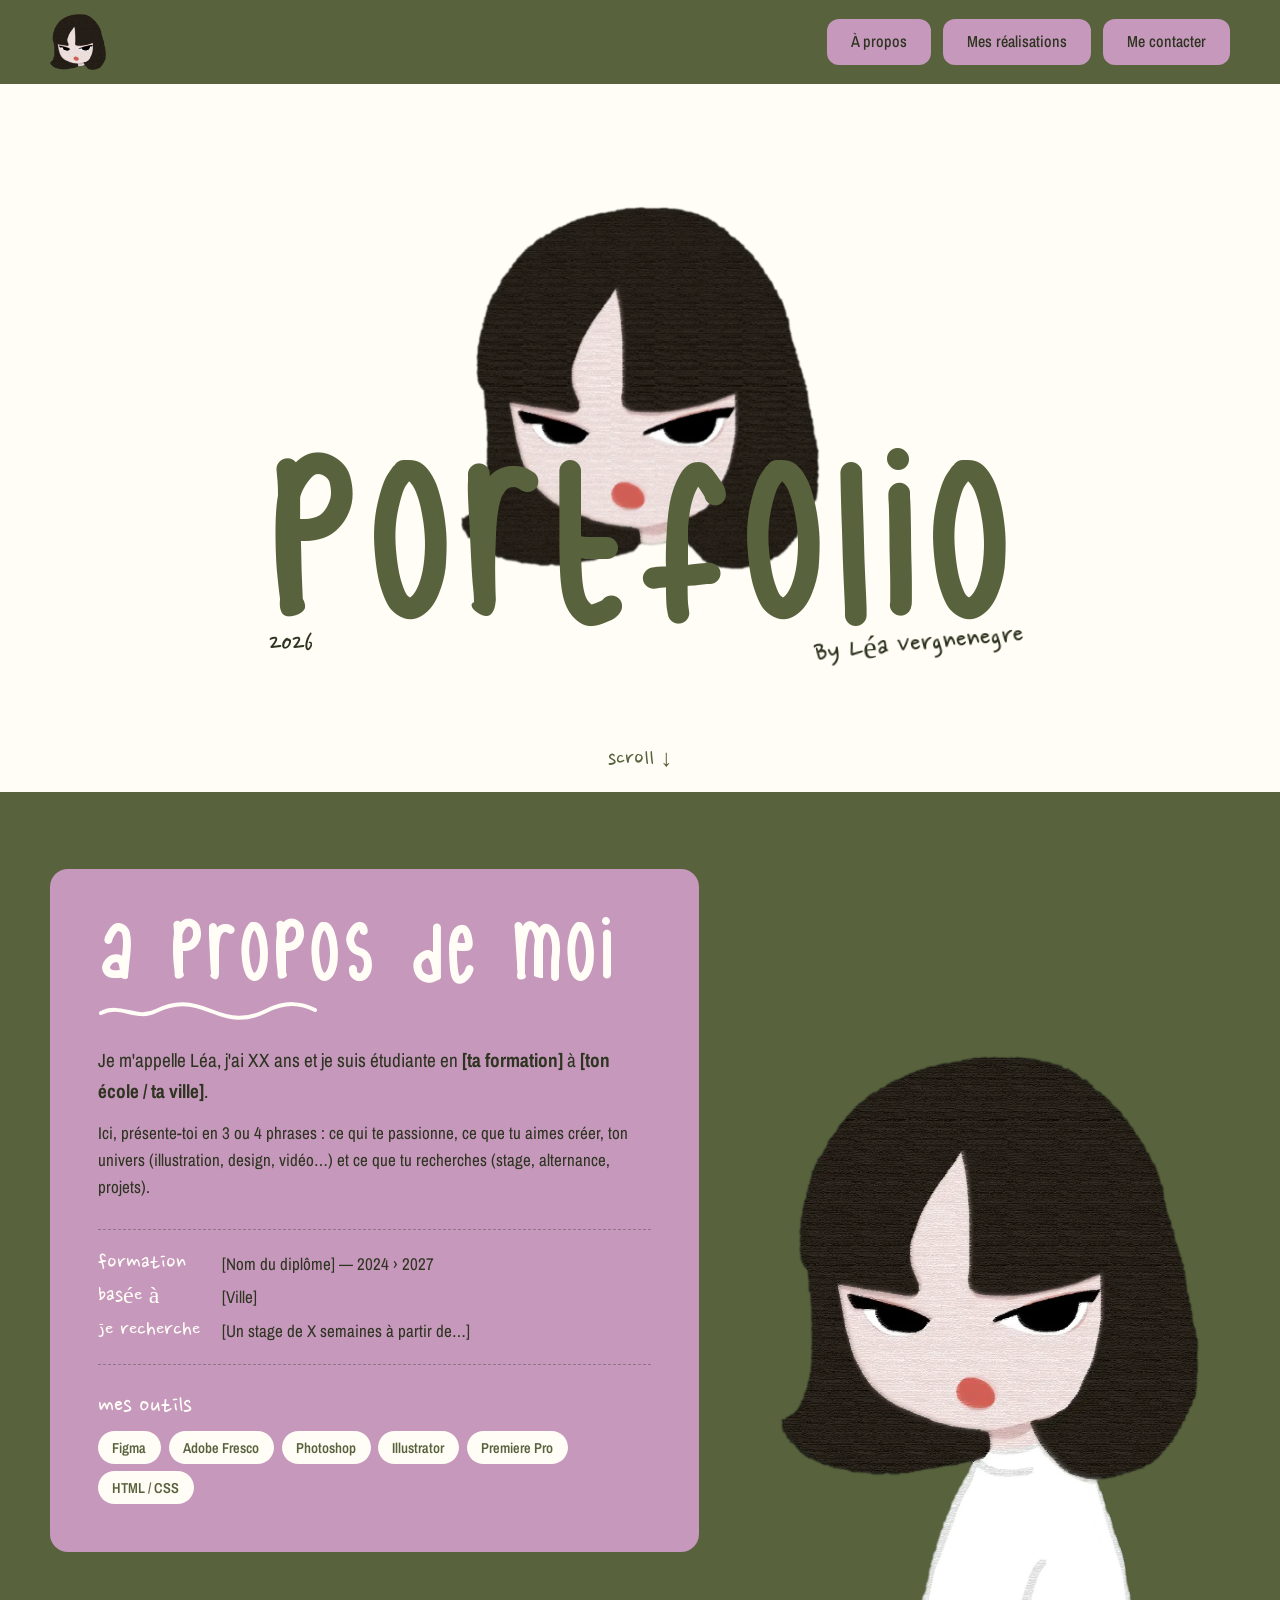
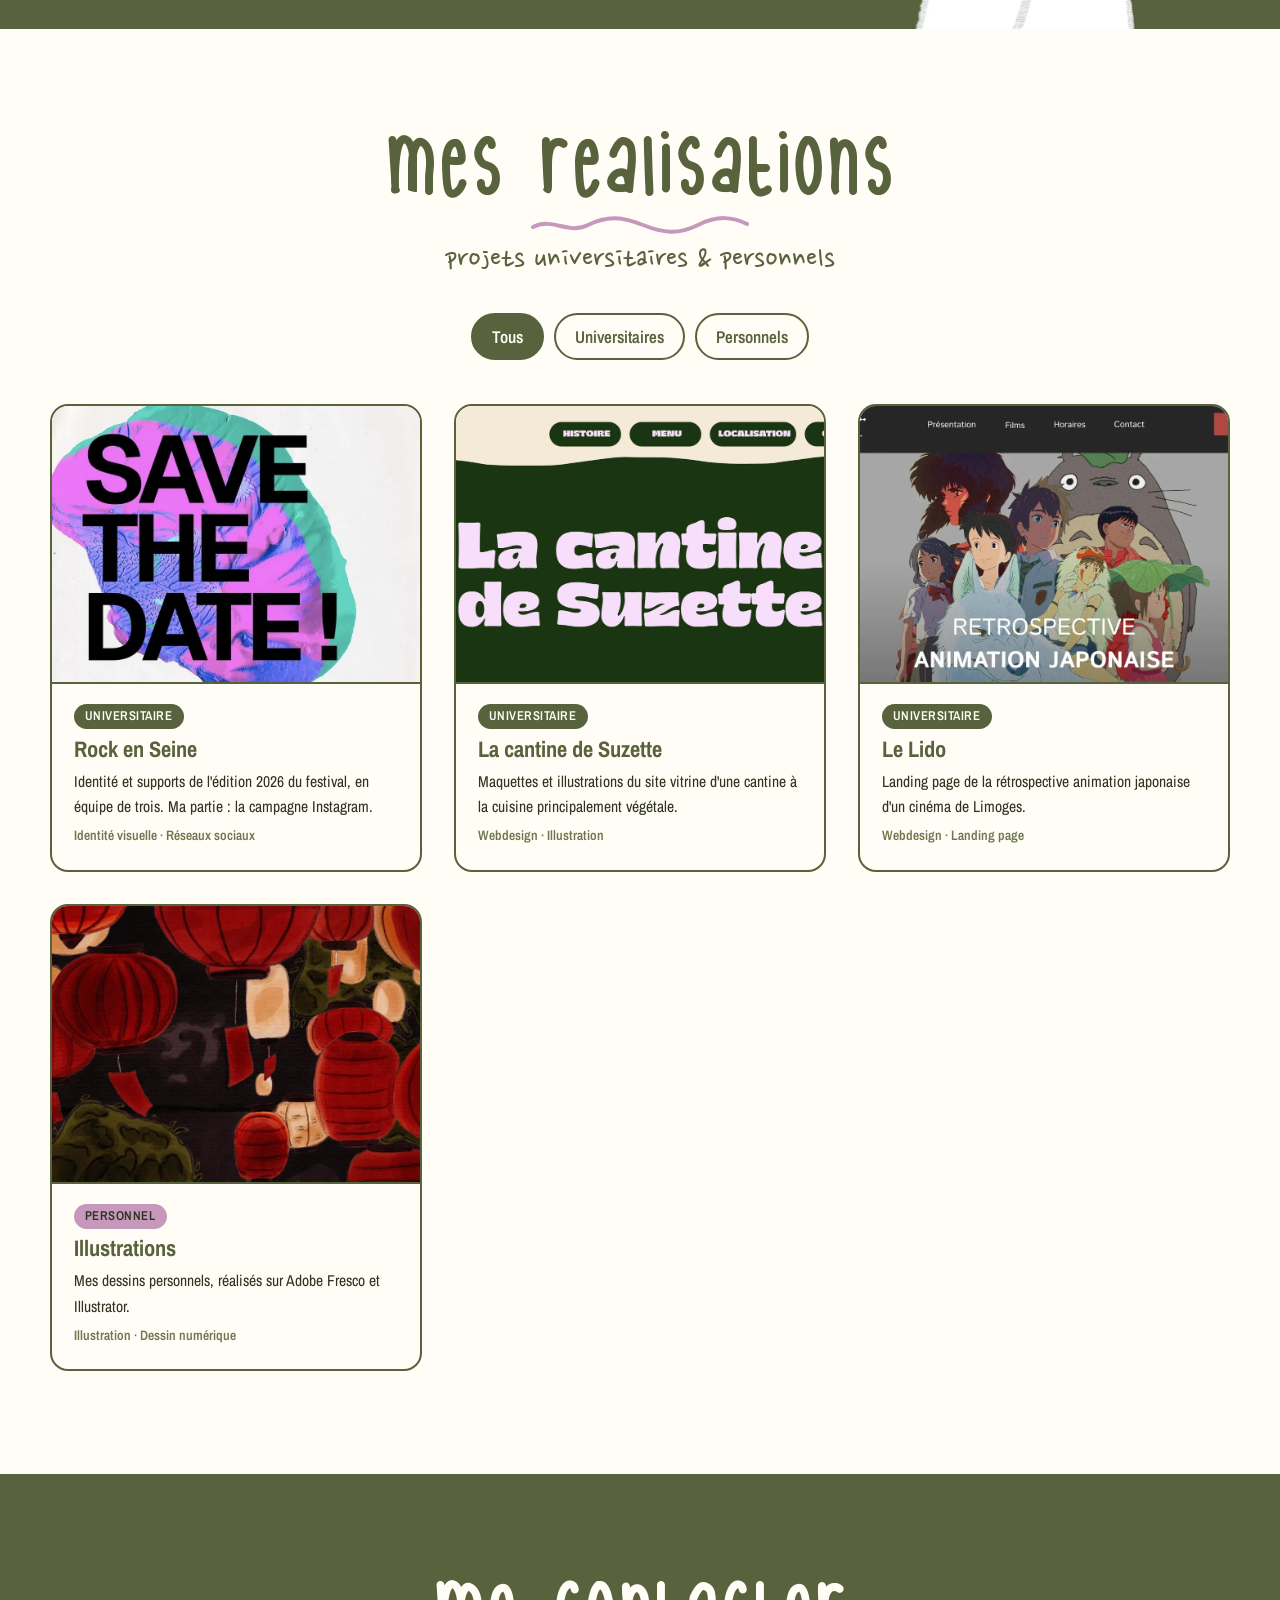
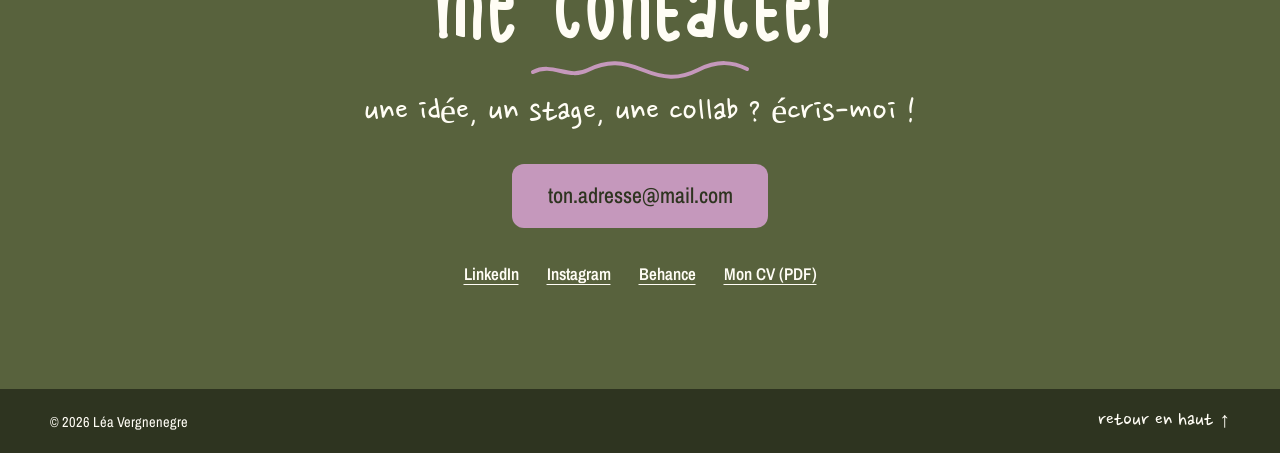
==== commit 46dc17dc: "Outils : remplacer Procreate par Adobe Fresco Co-Authored-By: Claude Opus 5.5 <noreply@anthropic.com" ====
--- a/index.html
+++ b/index.html
@@ -77,7 +77,7 @@
             <h3 class="hand">mes outils</h3>
             <ul class="tags">
               <li>Figma</li>
-              <li>Procreate</li>
+              <li>Adobe Fresco</li>
               <li>Photoshop</li>
               <li>Illustrator</li>
               <li>Premiere Pro</li>
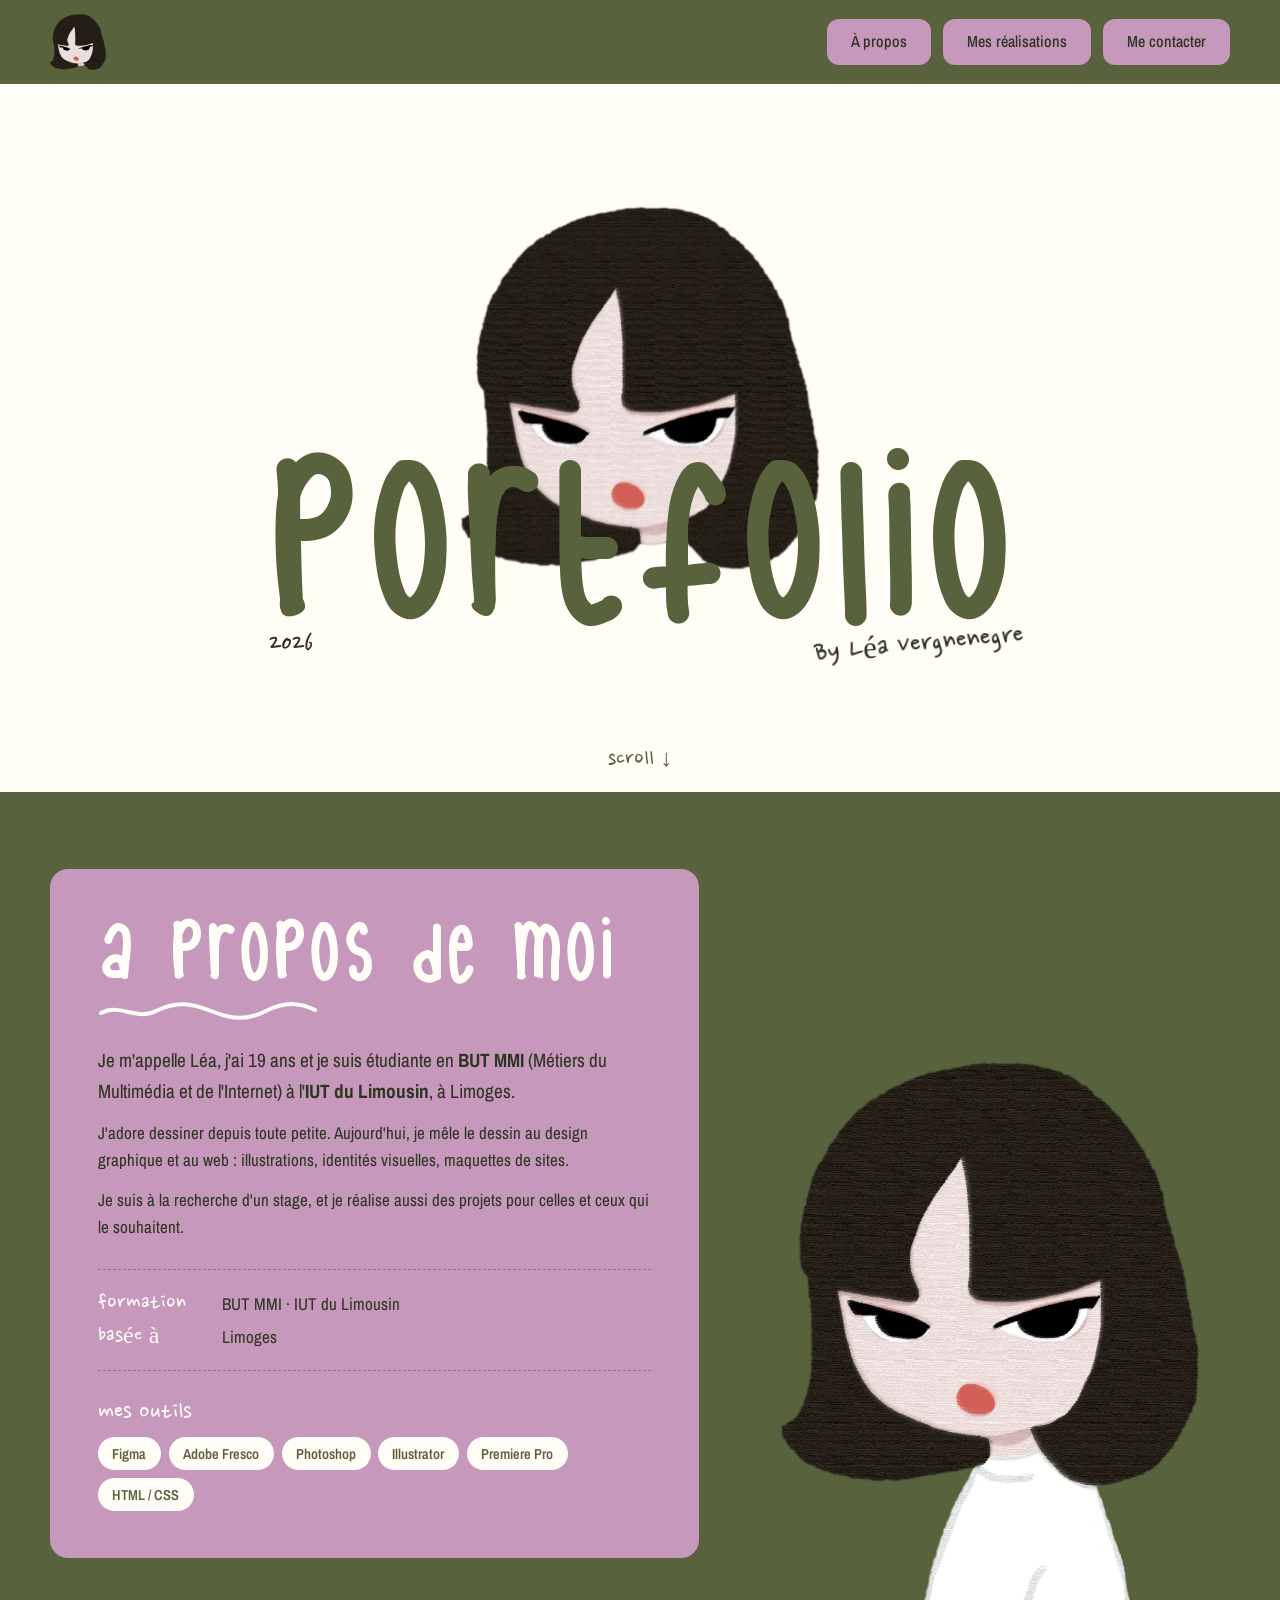
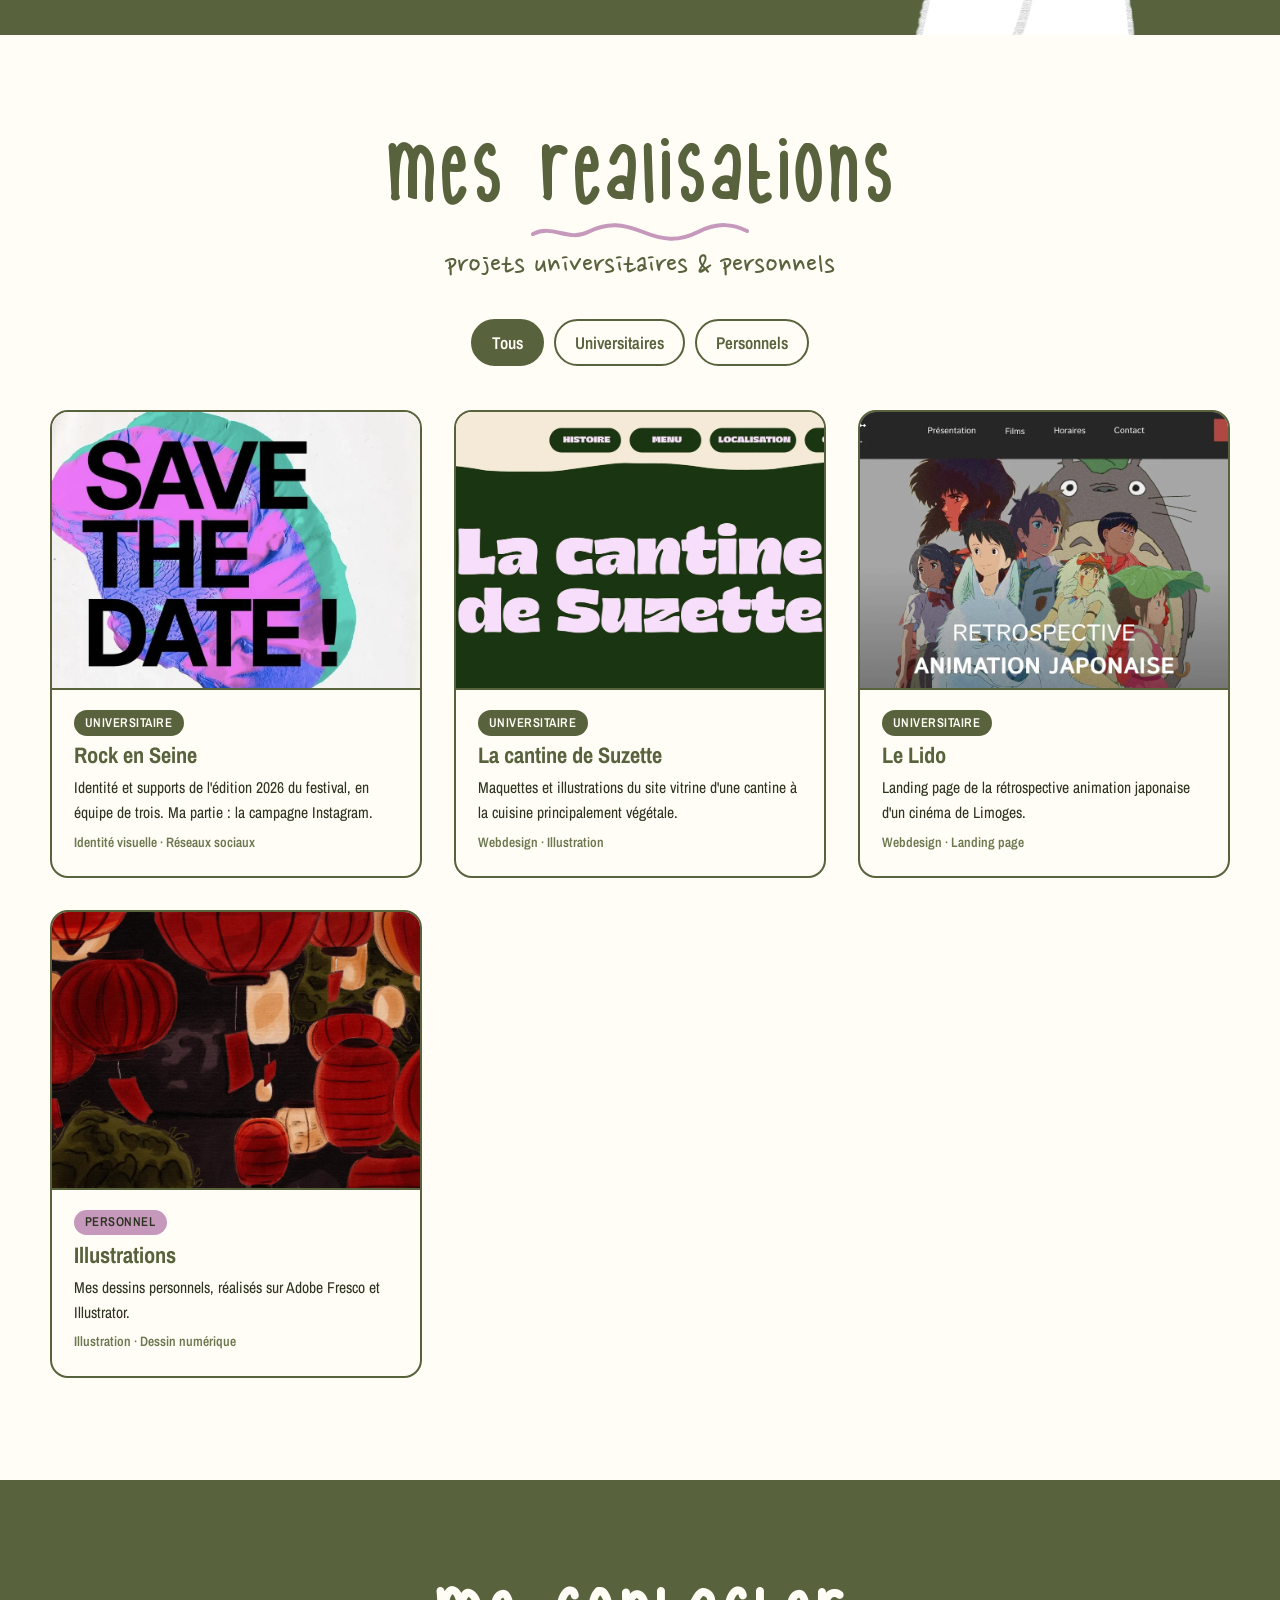
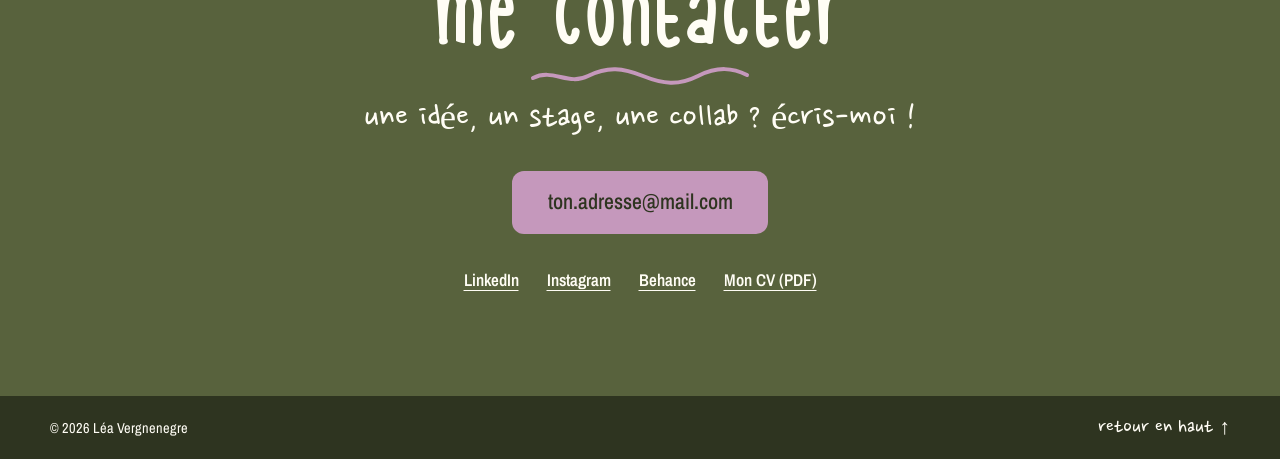
==== commit 545ab07c: "Accueil : remplir la présentation de Léa 19 ans, BUT MMI à l'IUT du Limousin, passion du dessin, rec" ====
--- a/index.html
+++ b/index.html
@@ -4,7 +4,7 @@
   <meta charset="UTF-8" />
   <meta name="viewport" content="width=device-width, initial-scale=1.0" />
   <title>Portfolio — Léa Vergnenegre</title>
-  <meta name="description" content="Portfolio de Léa Vergnenegre : projets universitaires et personnels." />
+  <meta name="description" content="Portfolio de Léa Vergnenegre, étudiante en BUT MMI à Limoges : illustration, identité visuelle et webdesign." />
   <link rel="icon" href="assets/img/avatar/favicon.png" />
   <link rel="preconnect" href="https://fonts.googleapis.com" />
   <link rel="preconnect" href="https://fonts.gstatic.com" crossorigin />
@@ -58,19 +58,21 @@
           <svg class="squiggle" viewBox="0 0 220 20" aria-hidden="true" focusable="false"><path d="M3 12 C 23 2, 38 20, 58 10 S 93 2, 113 10 S 148 20, 168 10 S 203 2, 217 9" pathLength="1" /></svg>
 
           <p class="about__intro" data-reveal="up">
-            Je m'appelle Léa, j'ai XX ans et je suis étudiante en <strong>[ta formation]</strong>
-            à <strong>[ton école / ta ville]</strong>.
+            Je m'appelle Léa, j'ai 19 ans et je suis étudiante en <strong>BUT MMI</strong>
+            (Métiers du Multimédia et de l'Internet) à l'<strong>IUT du Limousin</strong>, à Limoges.
           </p>
           <p data-reveal="up">
-            Ici, présente-toi en 3 ou 4 phrases : ce qui te passionne, ce que tu aimes créer,
-            ton univers (illustration, design, vidéo…) et ce que tu recherches
-            (stage, alternance, projets).
+            J'adore dessiner depuis toute petite. Aujourd'hui, je mêle le dessin au design
+            graphique et au web : illustrations, identités visuelles, maquettes de sites.
           </p>
+          <p data-reveal="up">
+            Je suis à la recherche d'un stage, et je réalise aussi des projets pour celles
+            et ceux qui le souhaitent.
+          </p>
 
           <ul class="about__facts" data-reveal="up">
-            <li><span class="hand">formation</span> [Nom du diplôme] — 2024 › 2027</li>
-            <li><span class="hand">basée à</span> [Ville]</li>
-            <li><span class="hand">je recherche</span> [Un stage de X semaines à partir de…]</li>
+            <li><span class="hand">formation</span> BUT MMI · IUT du Limousin</li>
+            <li><span class="hand">basée à</span> Limoges</li>
           </ul>
 
           <div class="about__tools" data-reveal="up">
--- a/assets/css/style.css
+++ b/assets/css/style.css
@@ -935,8 +935,11 @@
   transition: box-shadow 0.35s var(--ease), transform 0.35s var(--ease);
 }
 
-.gallery__item img {
+.gallery__item img,
+.gallery__item video {
+  display: block;
   width: 100%;
+  height: auto;
   transition: transform 0.6s var(--ease);
 }
 
@@ -945,7 +948,8 @@
   box-shadow: 8px 8px 0 var(--lilas);
 }
 
-.gallery__item:hover img {
+.gallery__item:hover img,
+.gallery__item:hover video {
   transform: scale(1.04);
 }
 
@@ -1013,7 +1017,12 @@
   min-width: 0;
 }
 
-.lightbox__figure img {
+.lightbox__figure [hidden] {
+  display: none;
+}
+
+.lightbox__figure img,
+.lightbox__figure video {
   max-width: 100%;
   max-height: 80vh;
   object-fit: contain;
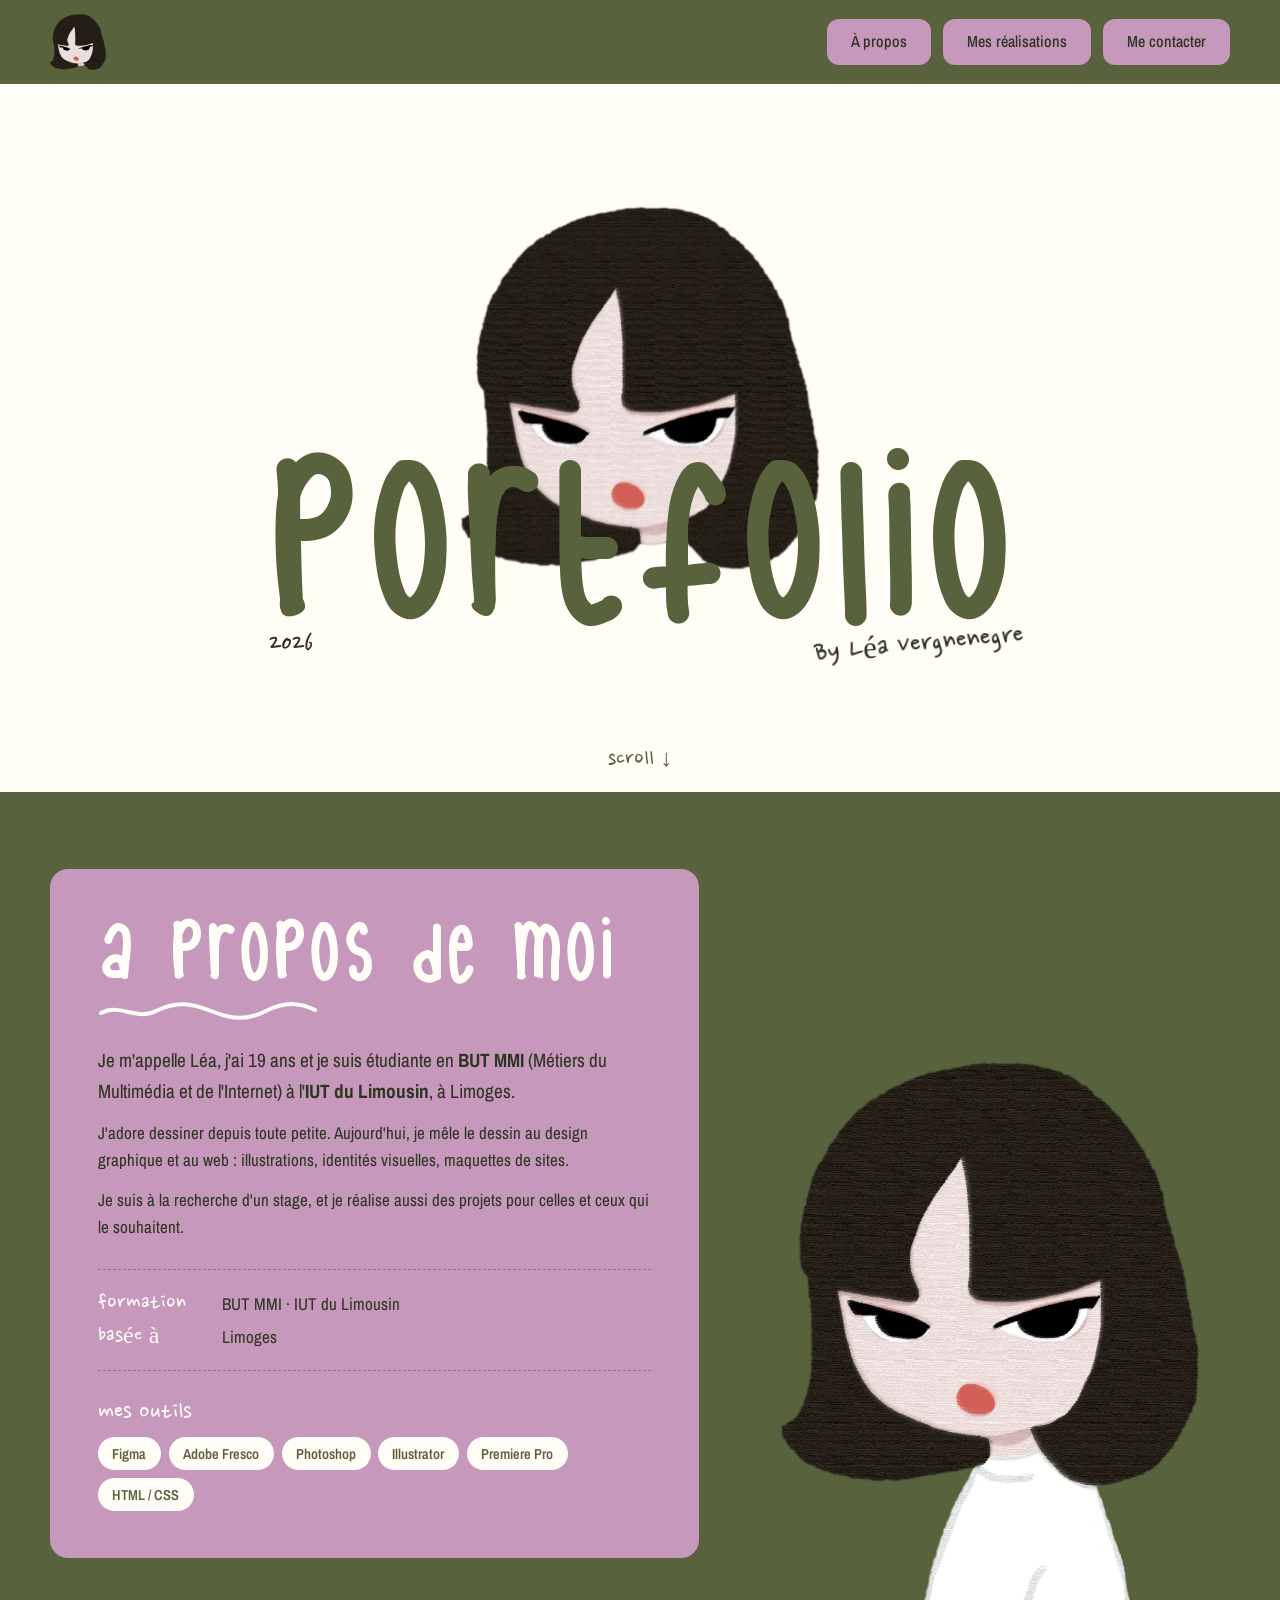
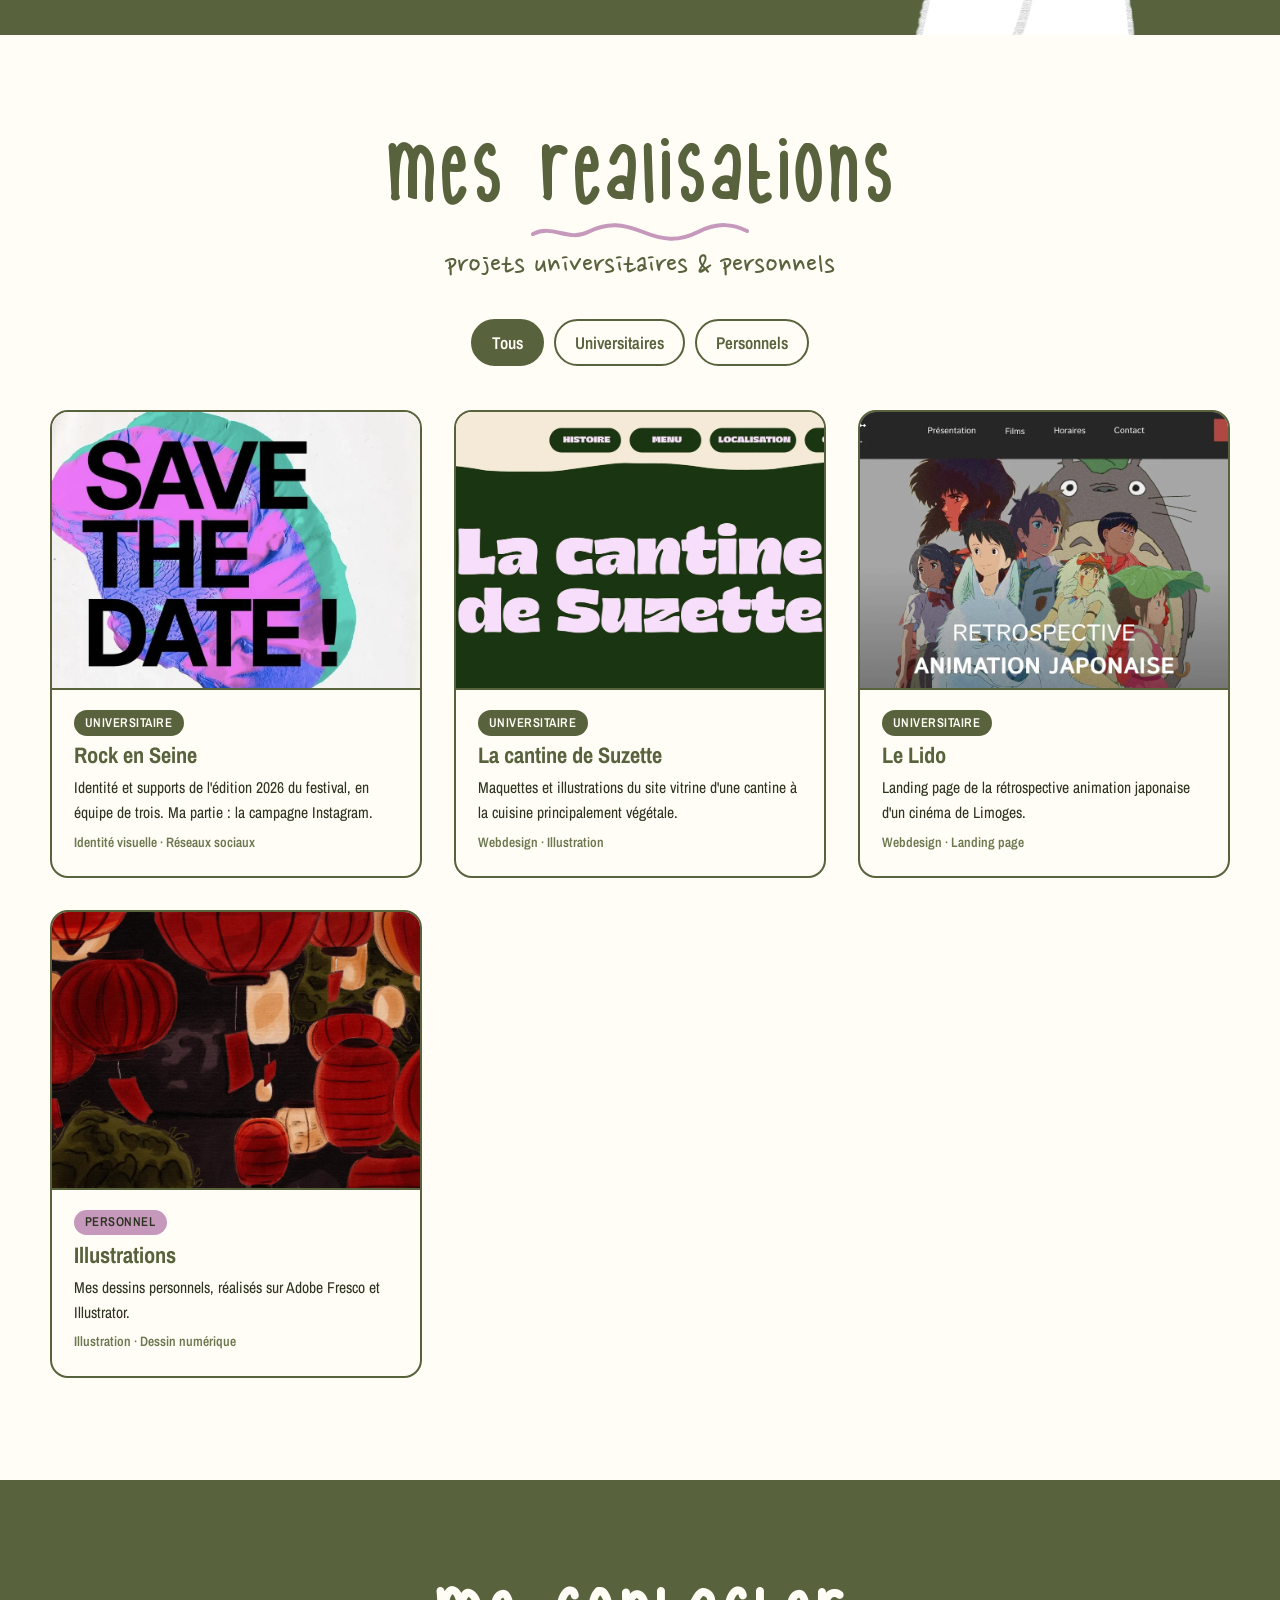
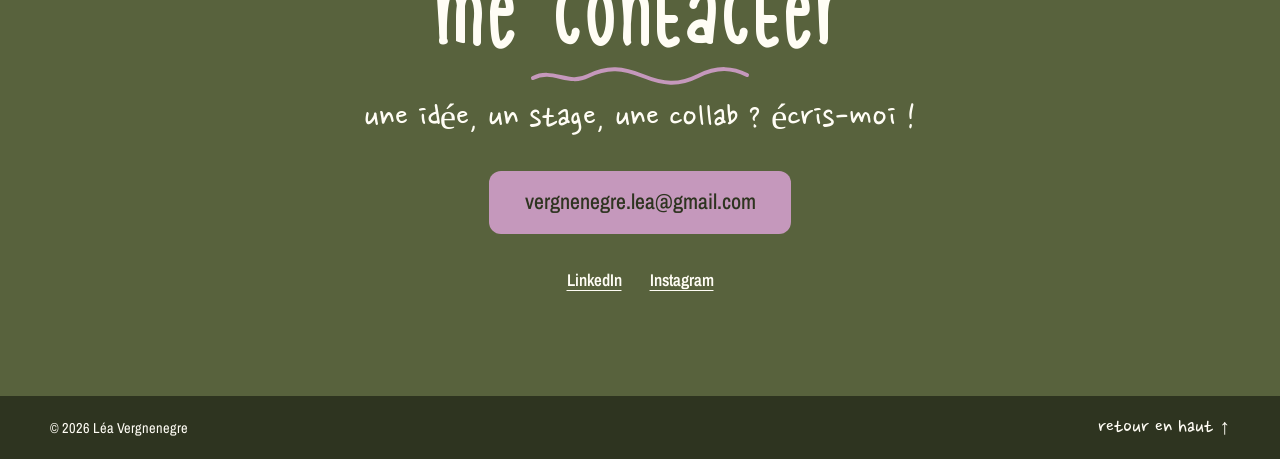
==== commit 67d3f383: "Contact : e-mail, LinkedIn et Instagram de Léa Behance et lien CV retirés (pas de compte ni de fichi" ====
--- a/index.html
+++ b/index.html
@@ -178,13 +178,11 @@
         <svg class="squiggle" viewBox="0 0 220 20" aria-hidden="true" focusable="false"><path d="M3 12 C 23 2, 38 20, 58 10 S 93 2, 113 10 S 148 20, 168 10 S 203 2, 217 9" pathLength="1" /></svg>
         <p class="contact__lead hand" data-reveal="up">une idée, un stage, une collab ? écris-moi !</p>
 
-        <a href="mailto:ton.adresse@mail.com" class="btn btn--lilas btn--big" data-reveal="scale">ton.adresse@mail.com</a>
+        <a href="mailto:vergnenegre.lea@gmail.com" class="btn btn--lilas btn--big" data-reveal="scale">vergnenegre.lea@gmail.com</a>
 
         <ul class="contact__links" data-reveal="up">
-          <li><a href="#" target="_blank" rel="noopener">LinkedIn</a></li>
-          <li><a href="#" target="_blank" rel="noopener">Instagram</a></li>
-          <li><a href="#" target="_blank" rel="noopener">Behance</a></li>
-          <li><a href="assets/cv-lea-vergnenegre.pdf" target="_blank" rel="noopener">Mon CV (PDF)</a></li>
+          <li><a href="https://www.linkedin.com/in/l%C3%A9a-vergnenegre-299524389/" target="_blank" rel="noopener">LinkedIn</a></li>
+          <li><a href="https://www.instagram.com/_ptitbouchon_/" target="_blank" rel="noopener">Instagram</a></li>
         </ul>
       </div>
     </section>
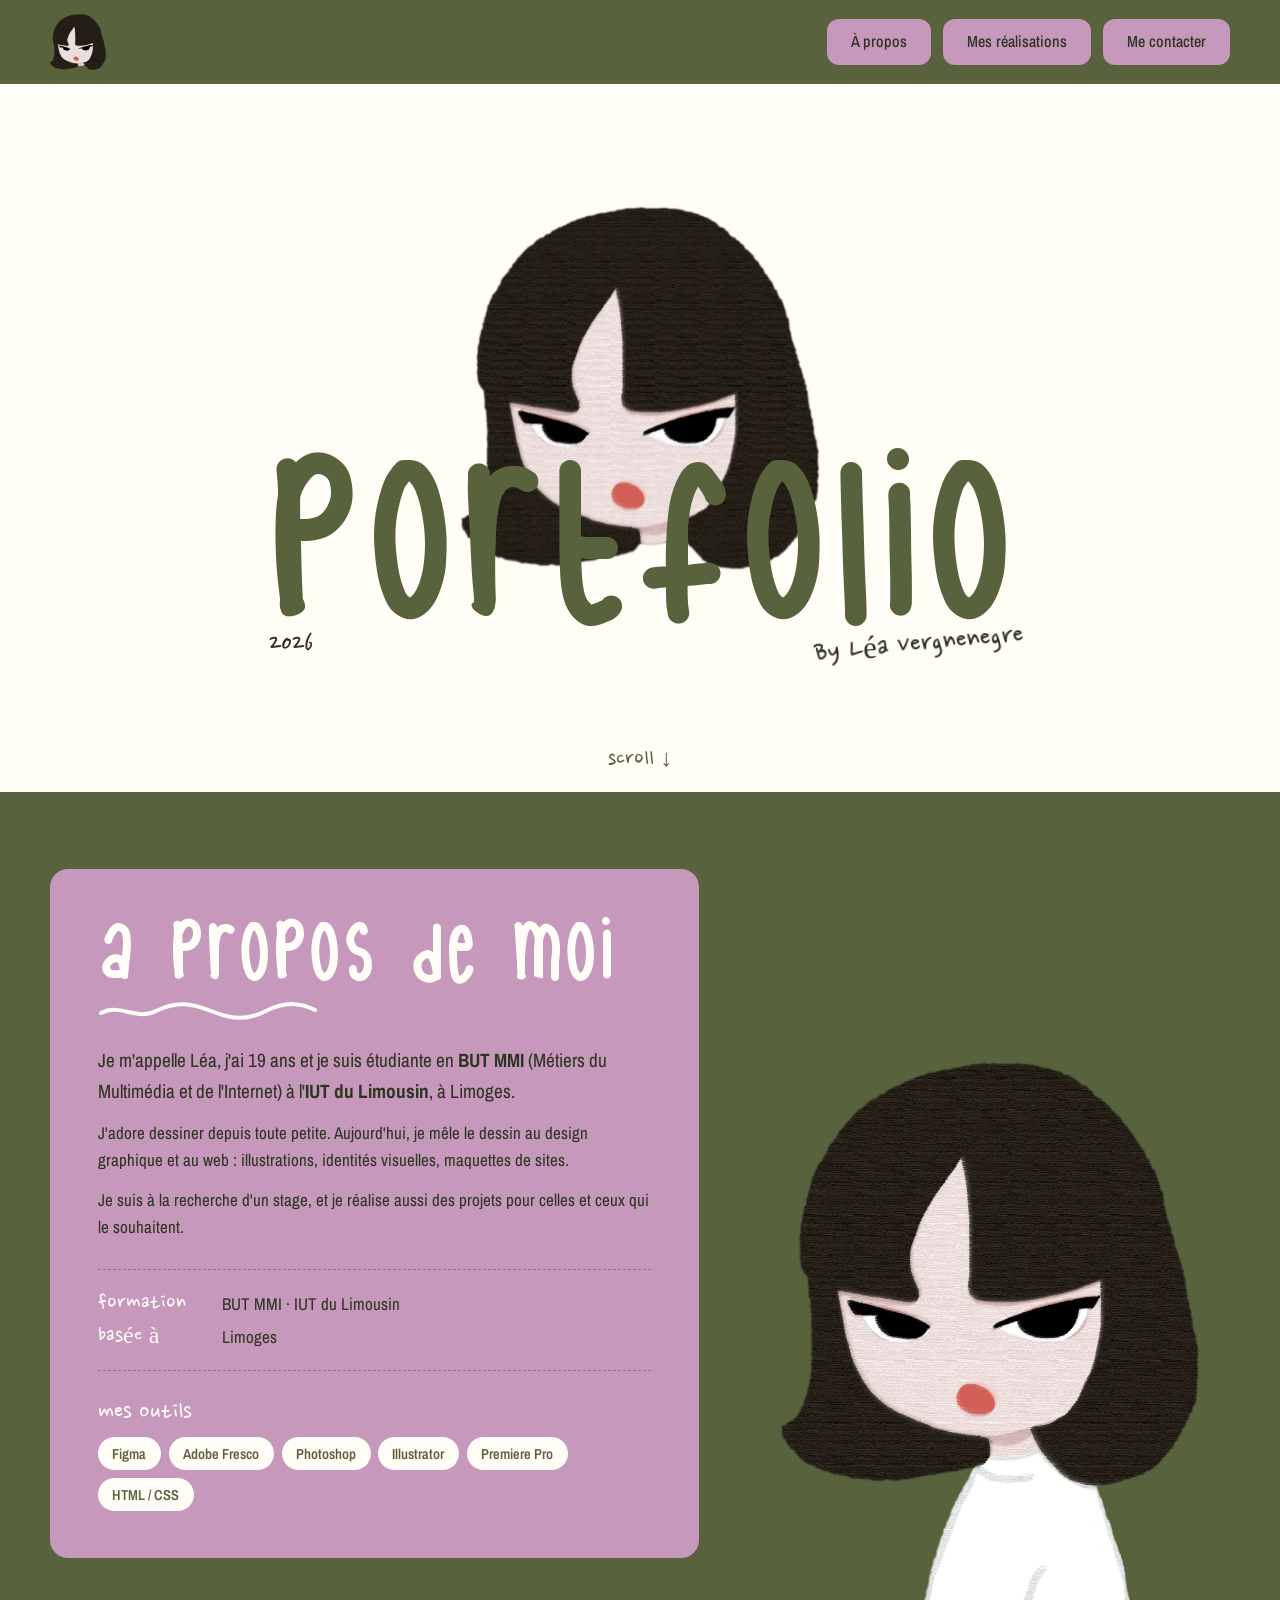
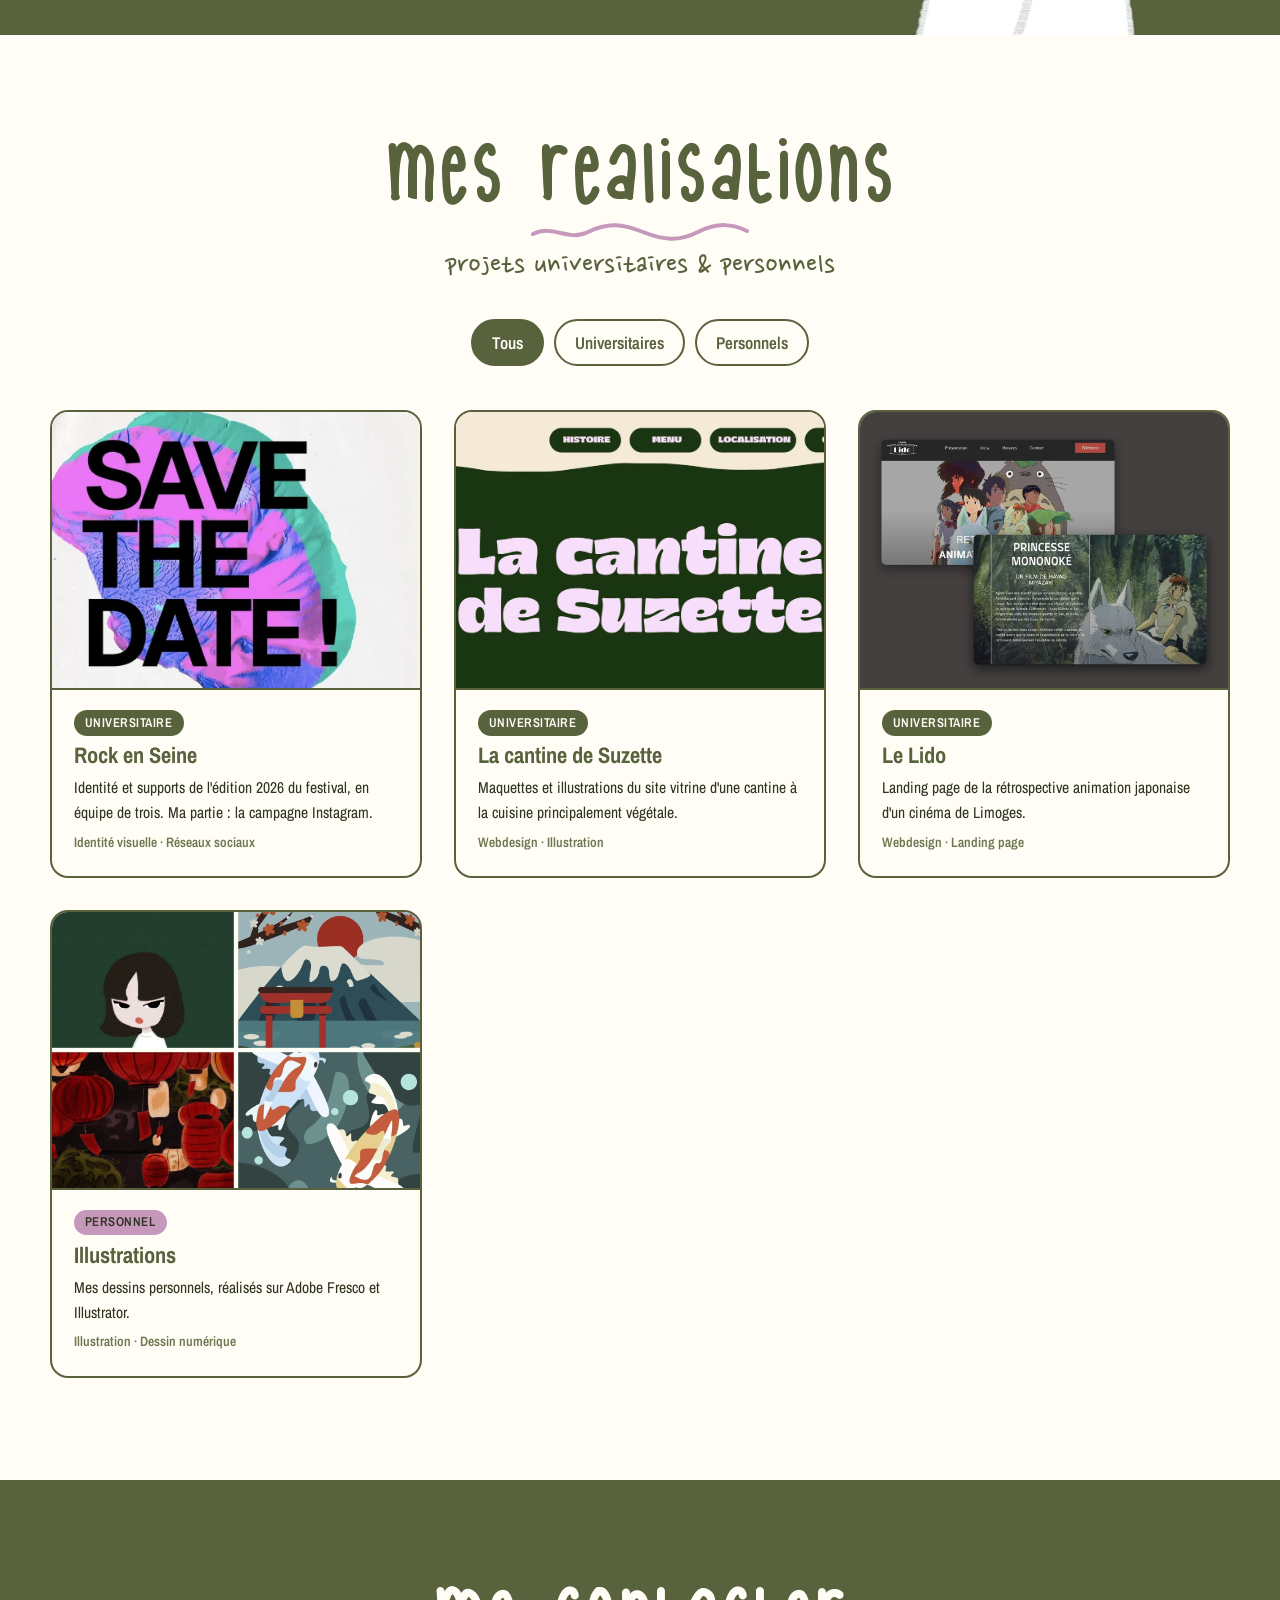
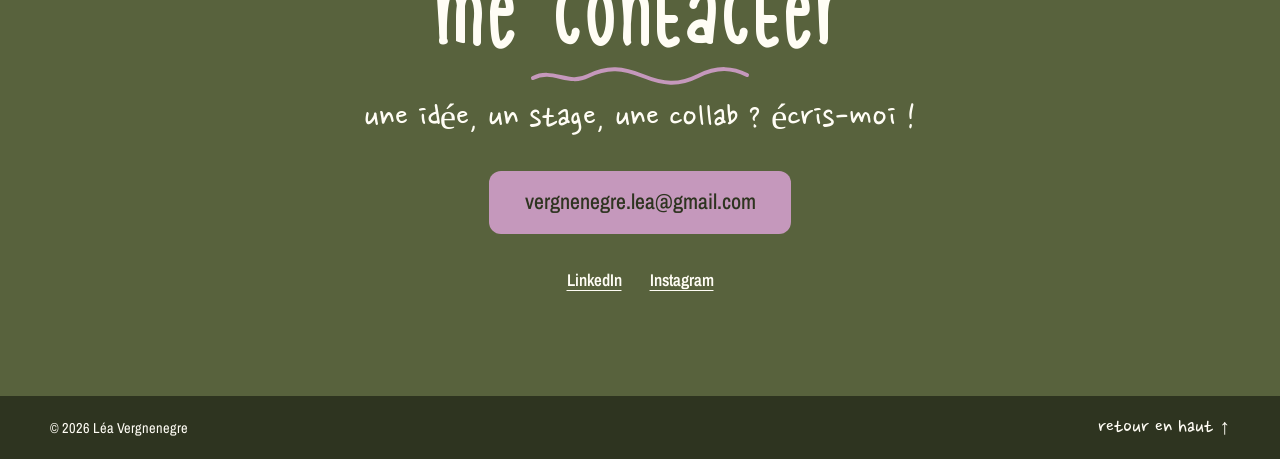
==== commit 4ec9cb0f: "Nouvelles vignettes pour Le Lido et Illustrations Lido : deux écrans de la landing page en maquette " ====
--- a/index.html
+++ b/index.html
@@ -142,7 +142,7 @@
           <article class="card" data-reveal="up" data-category="universitaire">
             <a href="projets/lido.html" class="card__link">
               <div class="card__thumb">
-                <img src="assets/img/projets/lido/vignette.webp" alt="En-tête de la landing page Rétrospective animation japonaise du cinéma Lido" width="900" height="675" loading="lazy" />
+                <img src="assets/img/projets/lido/vignette.webp" alt="Deux écrans de la landing page du Lido : l'en-tête Rétrospective animation japonaise et la fiche du film Princesse Mononoké" width="1200" height="900" loading="lazy" />
               </div>
               <div class="card__body">
                 <span class="card__tag">Universitaire</span>
@@ -156,7 +156,7 @@
           <article class="card" data-reveal="up" data-category="personnel">
             <a href="projets/illustrations.html" class="card__link">
               <div class="card__thumb">
-                <img src="assets/img/projets/illustrations/vignette.webp" alt="Lanternes rouges suspendues dans la nuit, dessinées sur Adobe Fresco" width="900" height="675" loading="lazy" />
+                <img src="assets/img/projets/illustrations/vignette.webp" alt="Mosaïque de quatre dessins : autoportrait, mont Fuji, lanternes rouges et carpes koï" width="1200" height="900" loading="lazy" />
               </div>
               <div class="card__body">
                 <span class="card__tag card__tag--perso">Personnel</span>
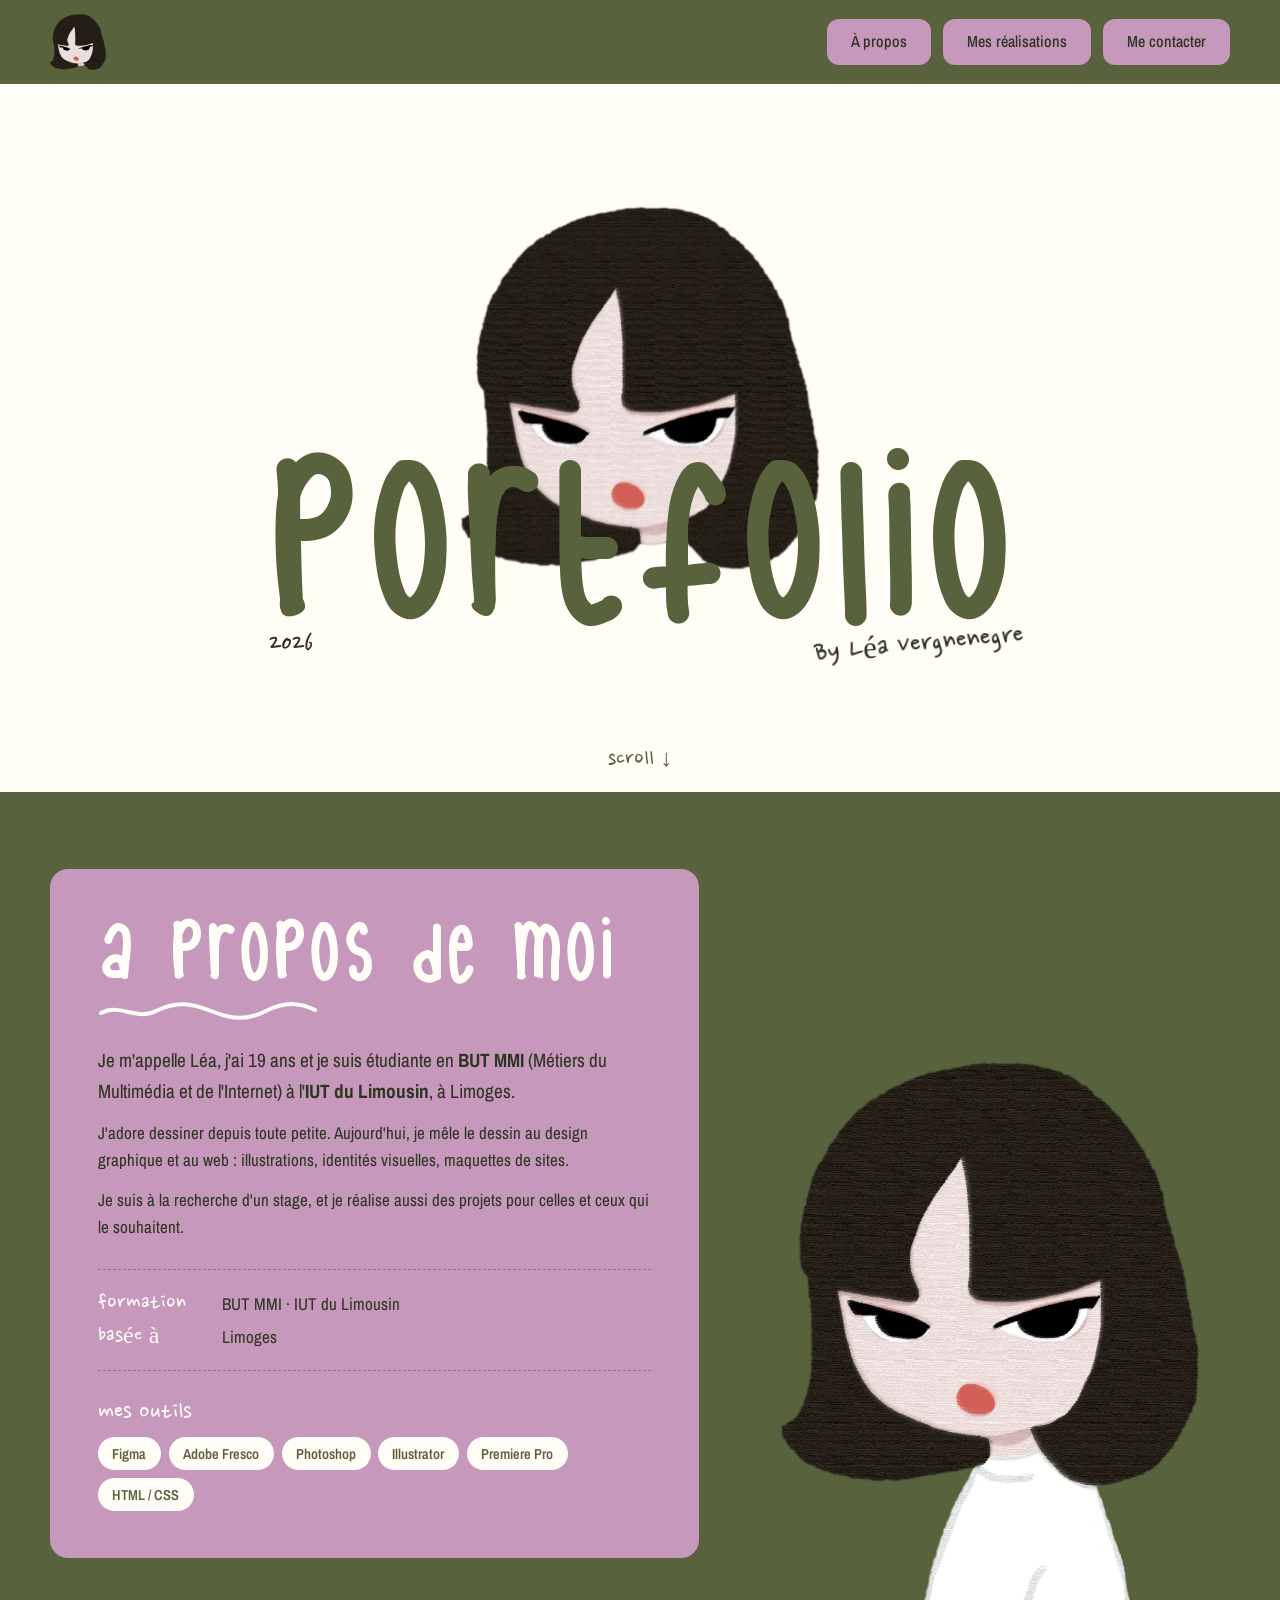
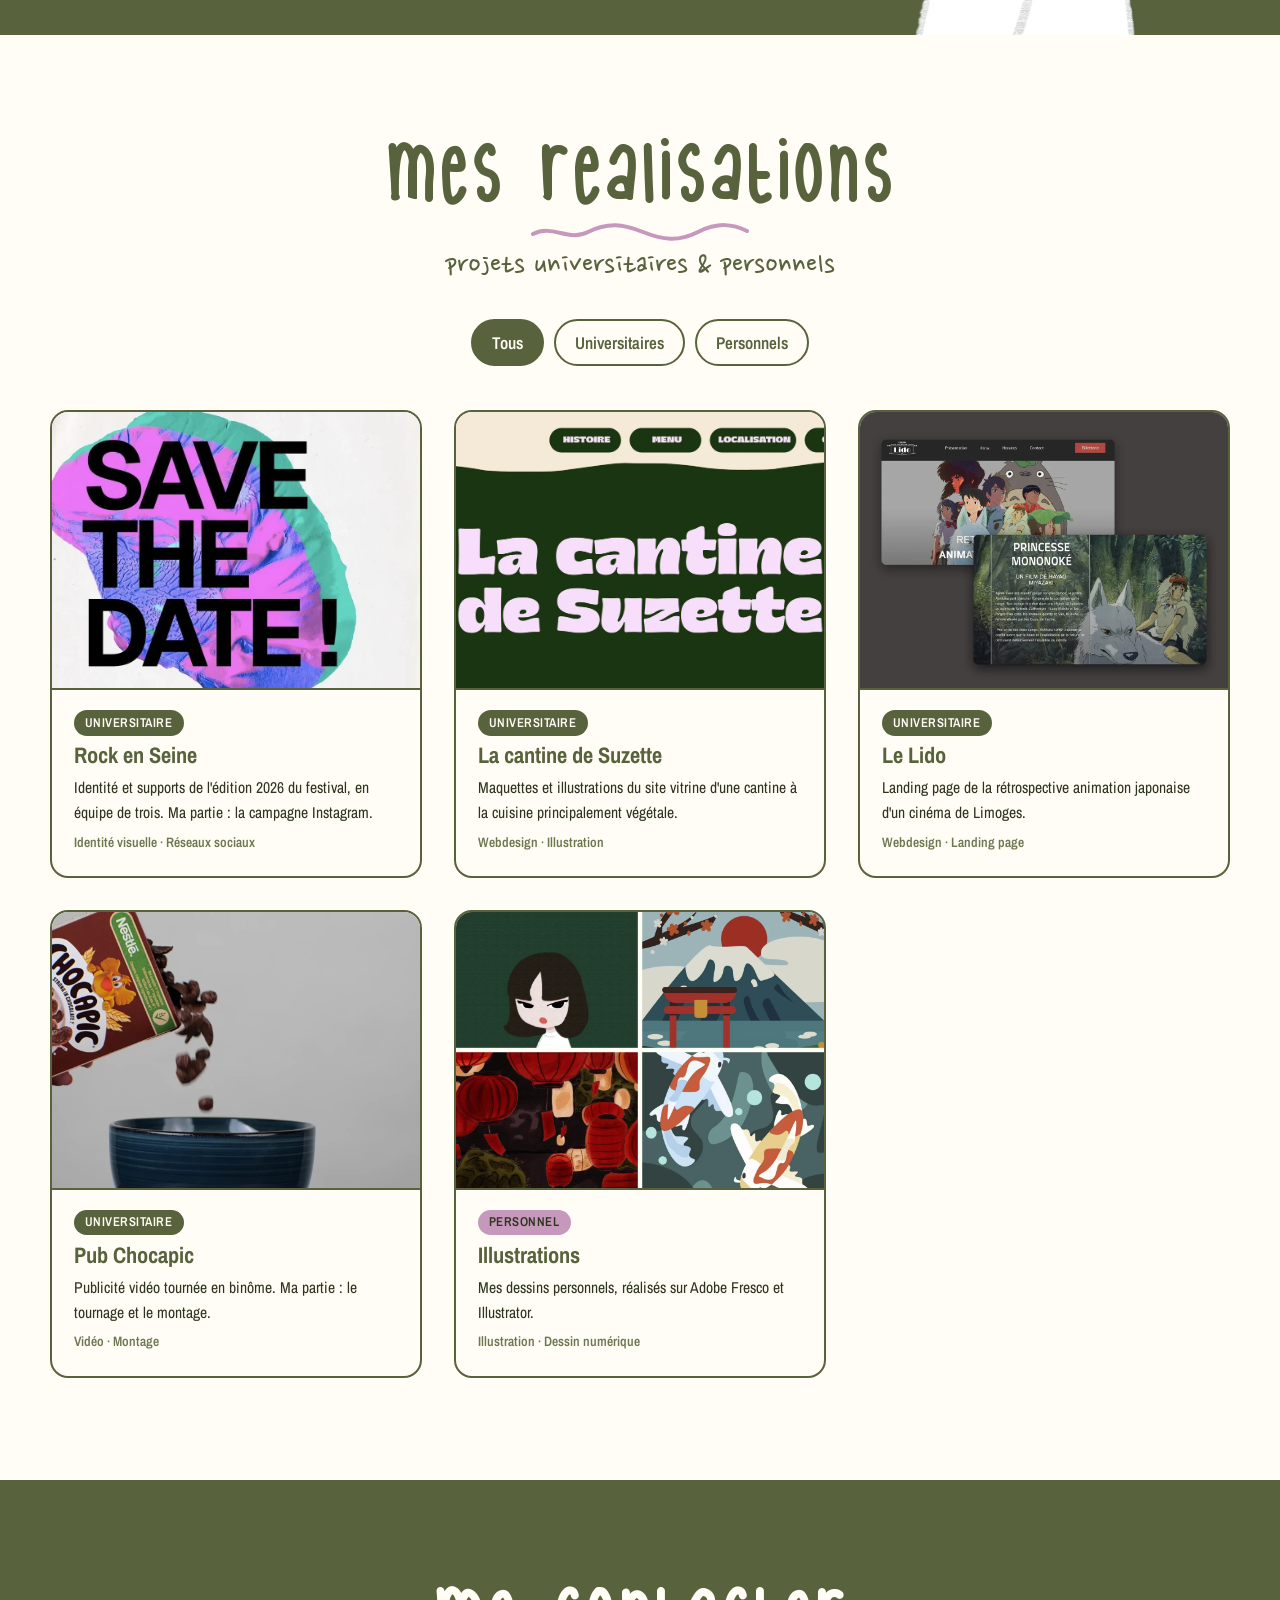
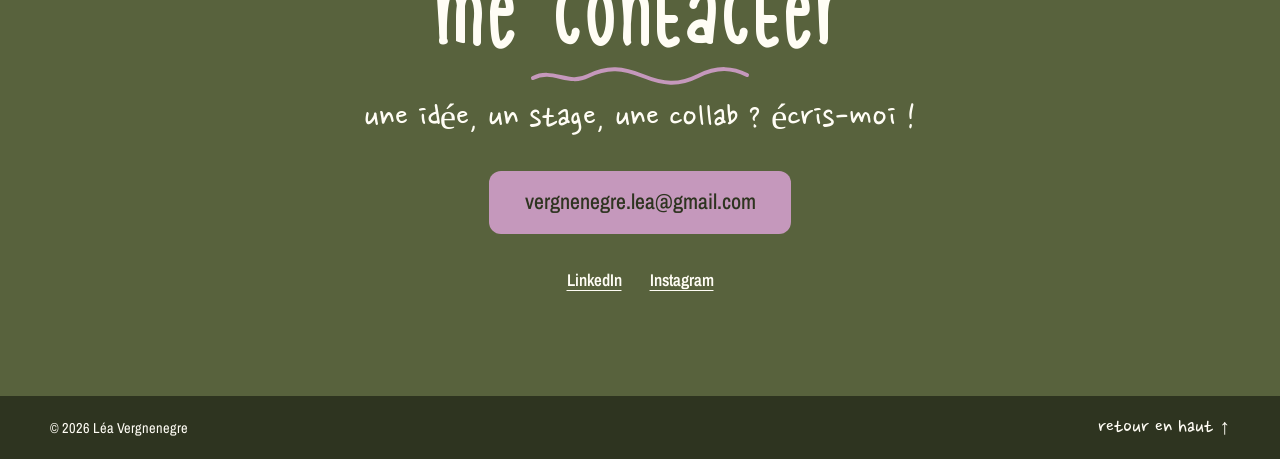
==== commit 1b6bddc4: "Ajouter le projet Pub Chocapic Page projet (vidéo avec lecteur, brief, rôle de Léa : tournage et mon" ====
--- a/index.html
+++ b/index.html
@@ -153,6 +153,20 @@
             </a>
           </article>
 
+          <article class="card" data-reveal="up" data-category="universitaire">
+            <a href="projets/pub-chocapic.html" class="card__link">
+              <div class="card__thumb">
+                <img src="assets/img/projets/pub-chocapic/vignette.webp" alt="Plan de la pub Chocapic : les céréales tombent du paquet dans un bol bleu" width="1200" height="900" loading="lazy" />
+              </div>
+              <div class="card__body">
+                <span class="card__tag">Universitaire</span>
+                <h3 class="card__title">Pub Chocapic</h3>
+                <p class="card__desc">Publicité vidéo tournée en binôme. Ma partie : le tournage et le montage.</p>
+                <span class="card__meta">Vidéo · Montage</span>
+              </div>
+            </a>
+          </article>
+
           <article class="card" data-reveal="up" data-category="personnel">
             <a href="projets/illustrations.html" class="card__link">
               <div class="card__thumb">
--- a/assets/css/style.css
+++ b/assets/css/style.css
@@ -904,6 +904,62 @@
   color: var(--olive);
 }
 
+/* Vidéo d'un projet ------------------------------------------------------ */
+.project-video {
+  max-width: 980px;
+  margin: 0 auto clamp(1rem, 3vw, 2rem);
+}
+
+.project-video video {
+  display: block;
+  width: 100%;
+  height: auto;
+  border: 2px solid var(--olive);
+  border-radius: var(--radius);
+  background: var(--olive-fonce);
+  box-shadow: 10px 10px 0 var(--lilas);
+}
+
+.project-video figcaption {
+  margin-top: 1rem;
+  text-align: center;
+  font-size: 1.4rem;
+  color: var(--olive);
+}
+
+/* Plans clés d'une vidéo, dans l'ordre du montage */
+.shots {
+  display: grid;
+  grid-template-columns: repeat(3, 1fr);
+  gap: clamp(1rem, 2vw, 1.5rem);
+  counter-reset: shot;
+  list-style: none;
+  text-align: left;
+}
+
+.shots li {
+  display: grid;
+  gap: 0.5rem;
+  counter-increment: shot;
+}
+
+.shots img {
+  width: 100%;
+  aspect-ratio: 16 / 9;
+  object-fit: cover;
+  border-radius: 12px;
+}
+
+.shots .hand {
+  font-size: 1.4rem;
+  color: var(--olive);
+}
+
+.shots .hand::before {
+  content: counter(shot) ". ";
+  color: var(--lilas);
+}
+
 /* Galerie d'illustrations ------------------------------------------------- */
 .gallery {
   columns: 3 260px;
@@ -1176,6 +1232,10 @@
     grid-template-columns: repeat(2, 1fr);
   }
 
+  .shots {
+    grid-template-columns: repeat(2, 1fr);
+  }
+
   .project-gallery--print {
     grid-template-columns: 1fr;
     max-width: 420px;
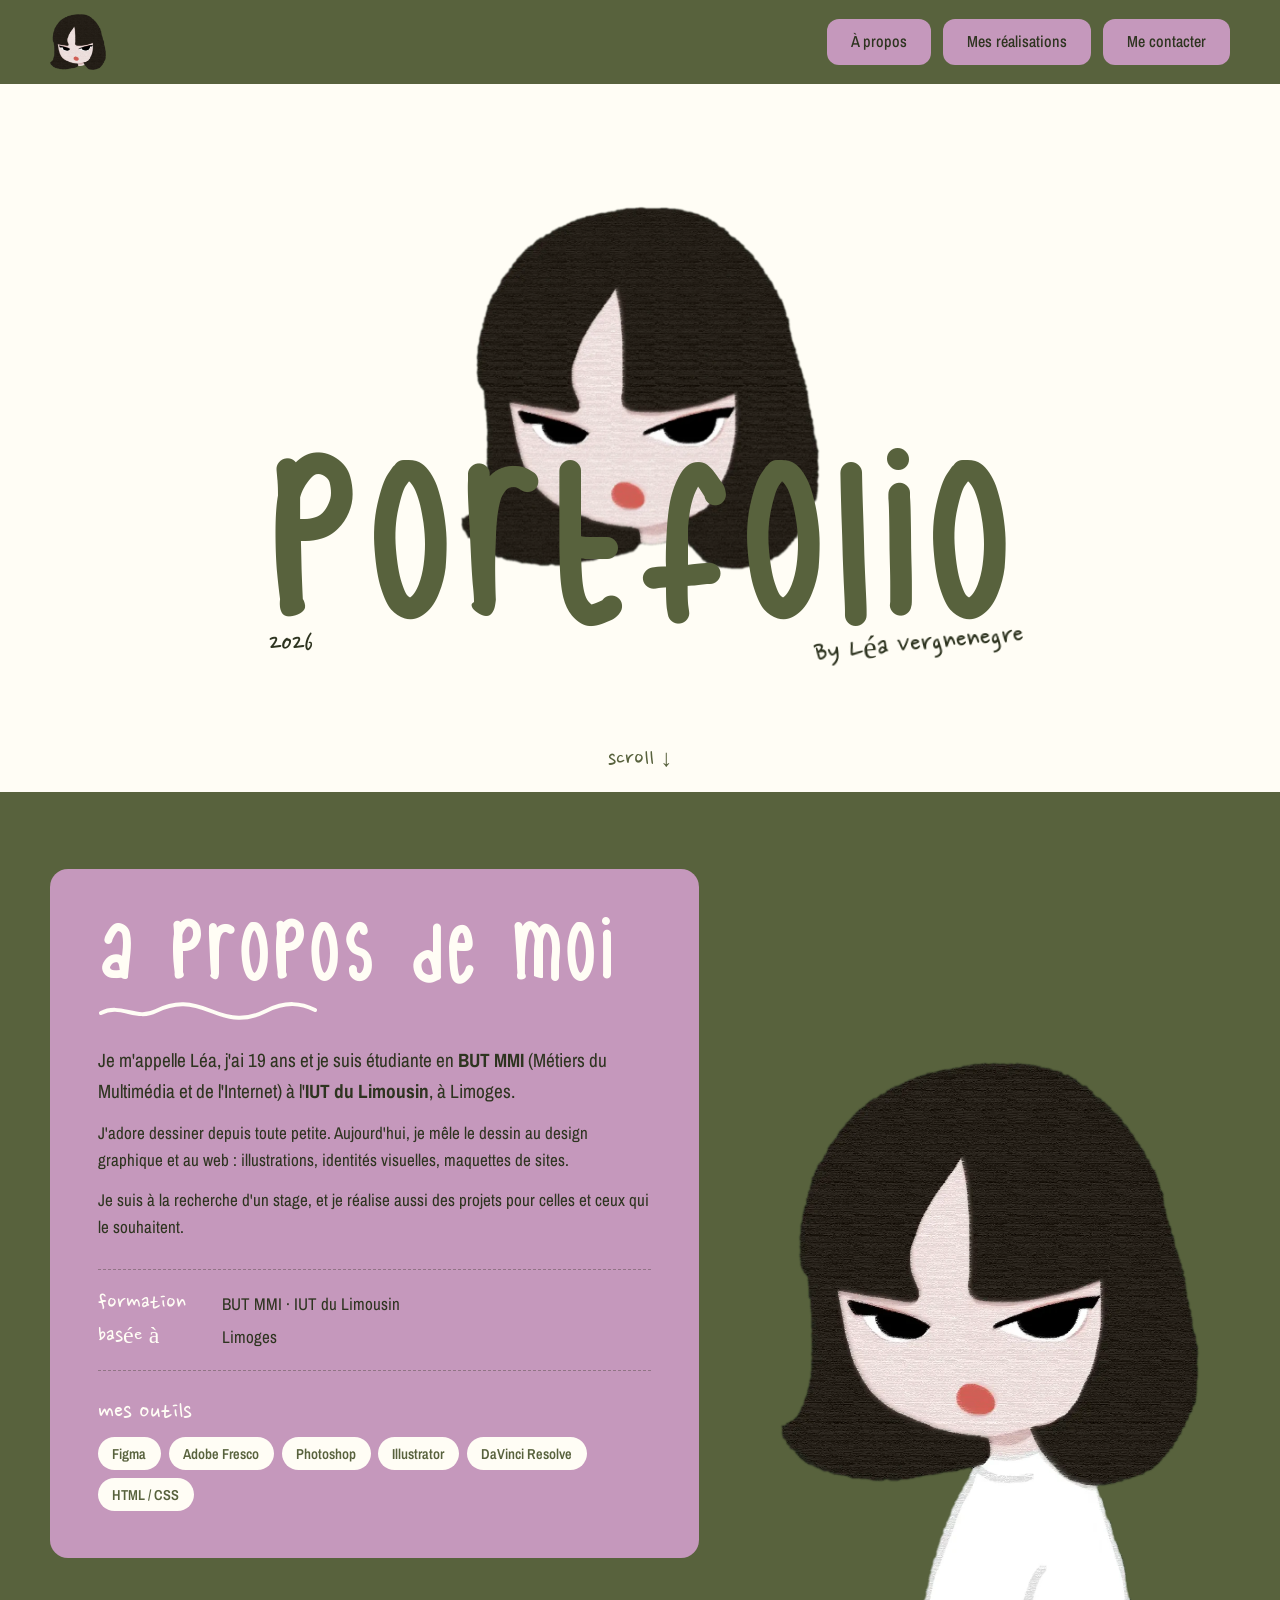
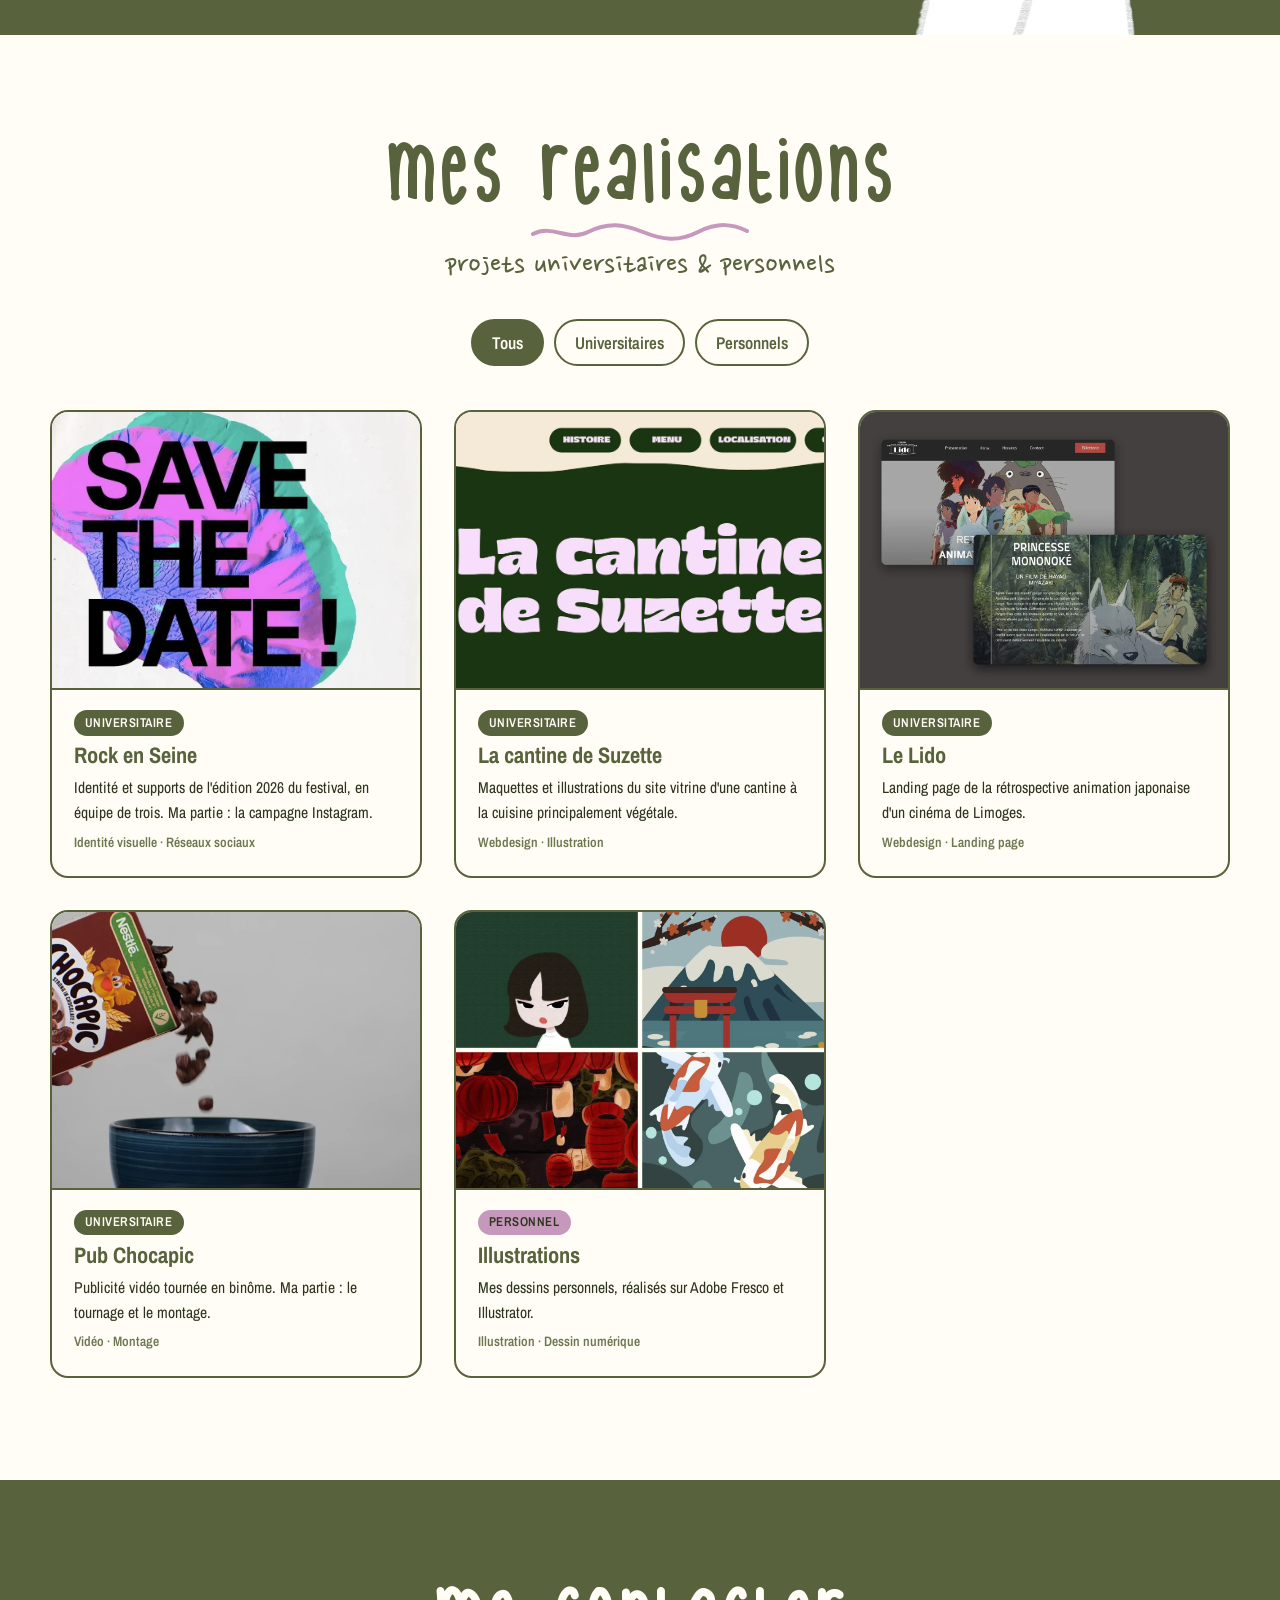
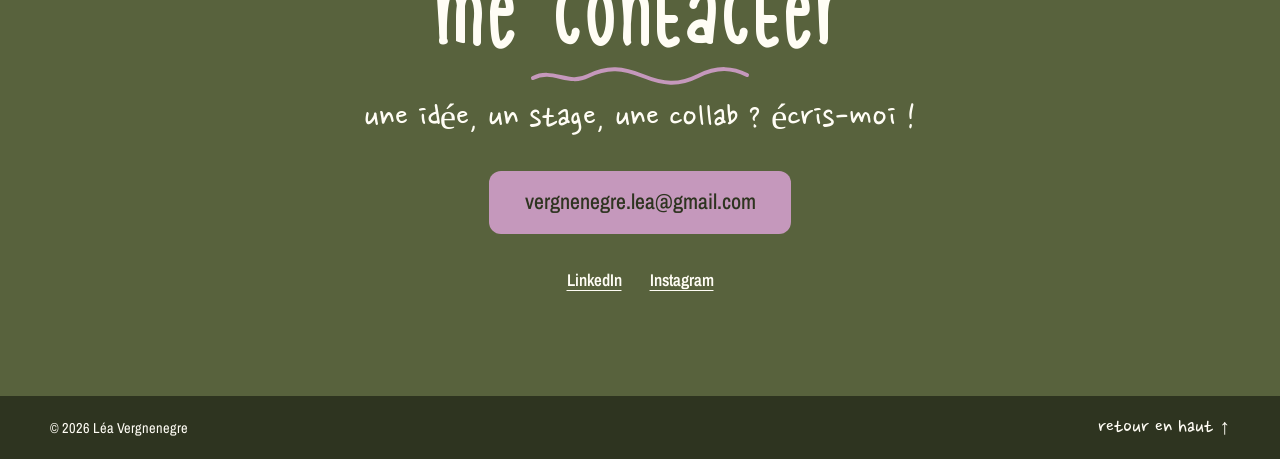
==== commit bc02beb9: "Outils : remplacer Premiere Pro par DaVinci Resolve Co-Authored-By: Claude Opus 5.5 <noreply@anthrop" ====
--- a/index.html
+++ b/index.html
@@ -82,7 +82,7 @@
               <li>Adobe Fresco</li>
               <li>Photoshop</li>
               <li>Illustrator</li>
-              <li>Premiere Pro</li>
+              <li>DaVinci Resolve</li>
               <li>HTML / CSS</li>
             </ul>
           </div>
